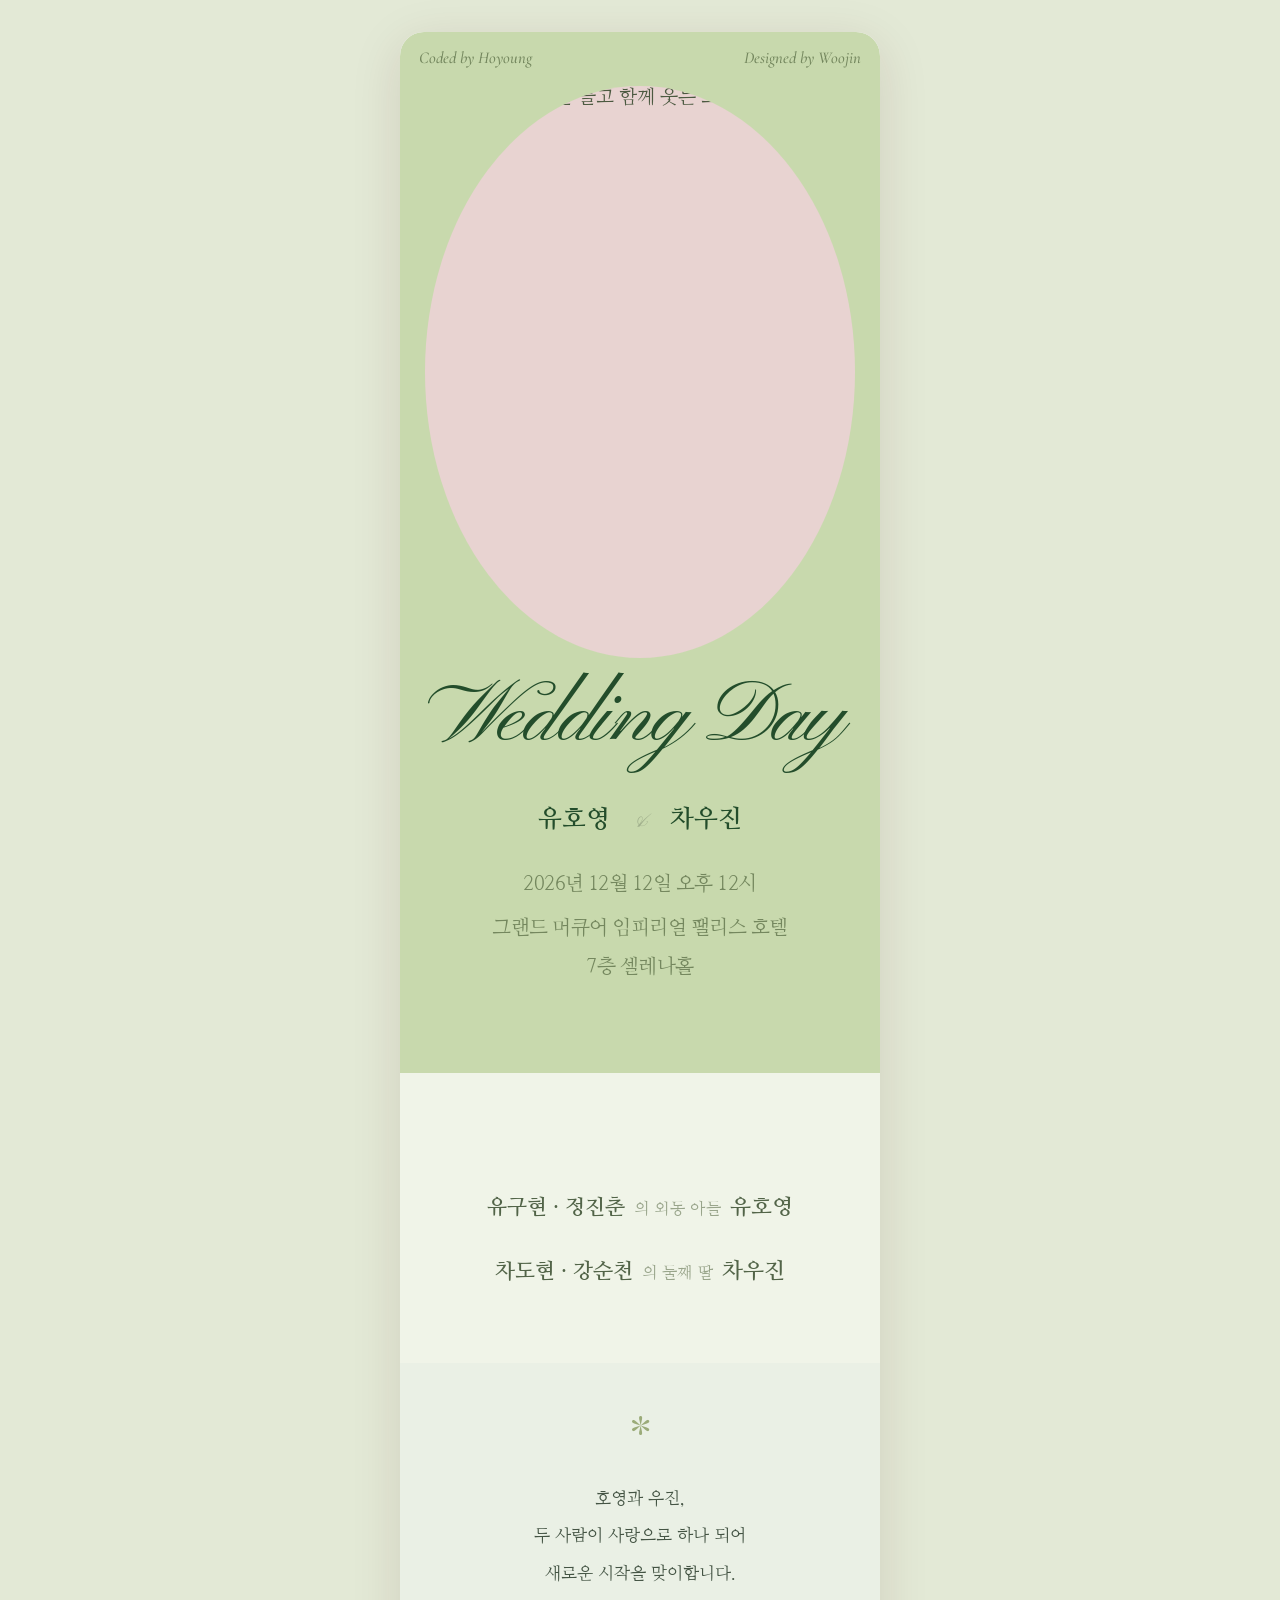
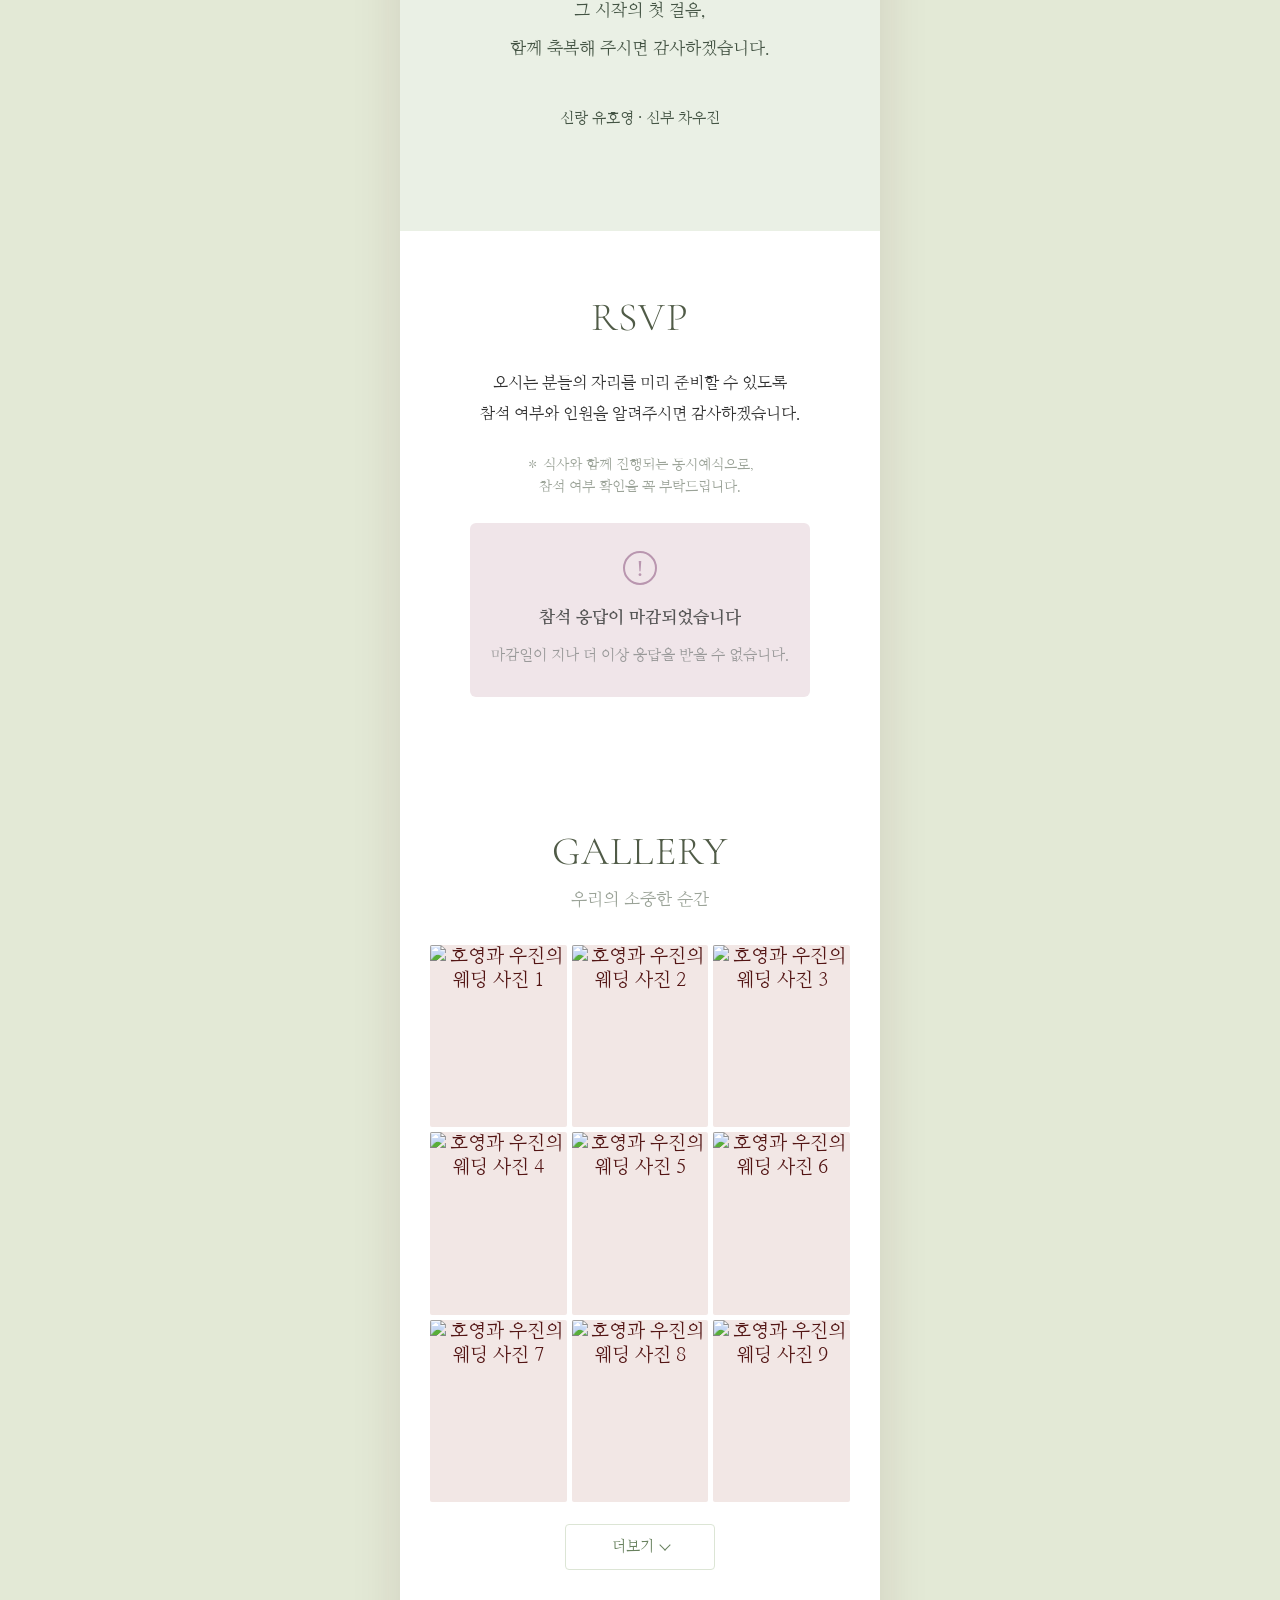
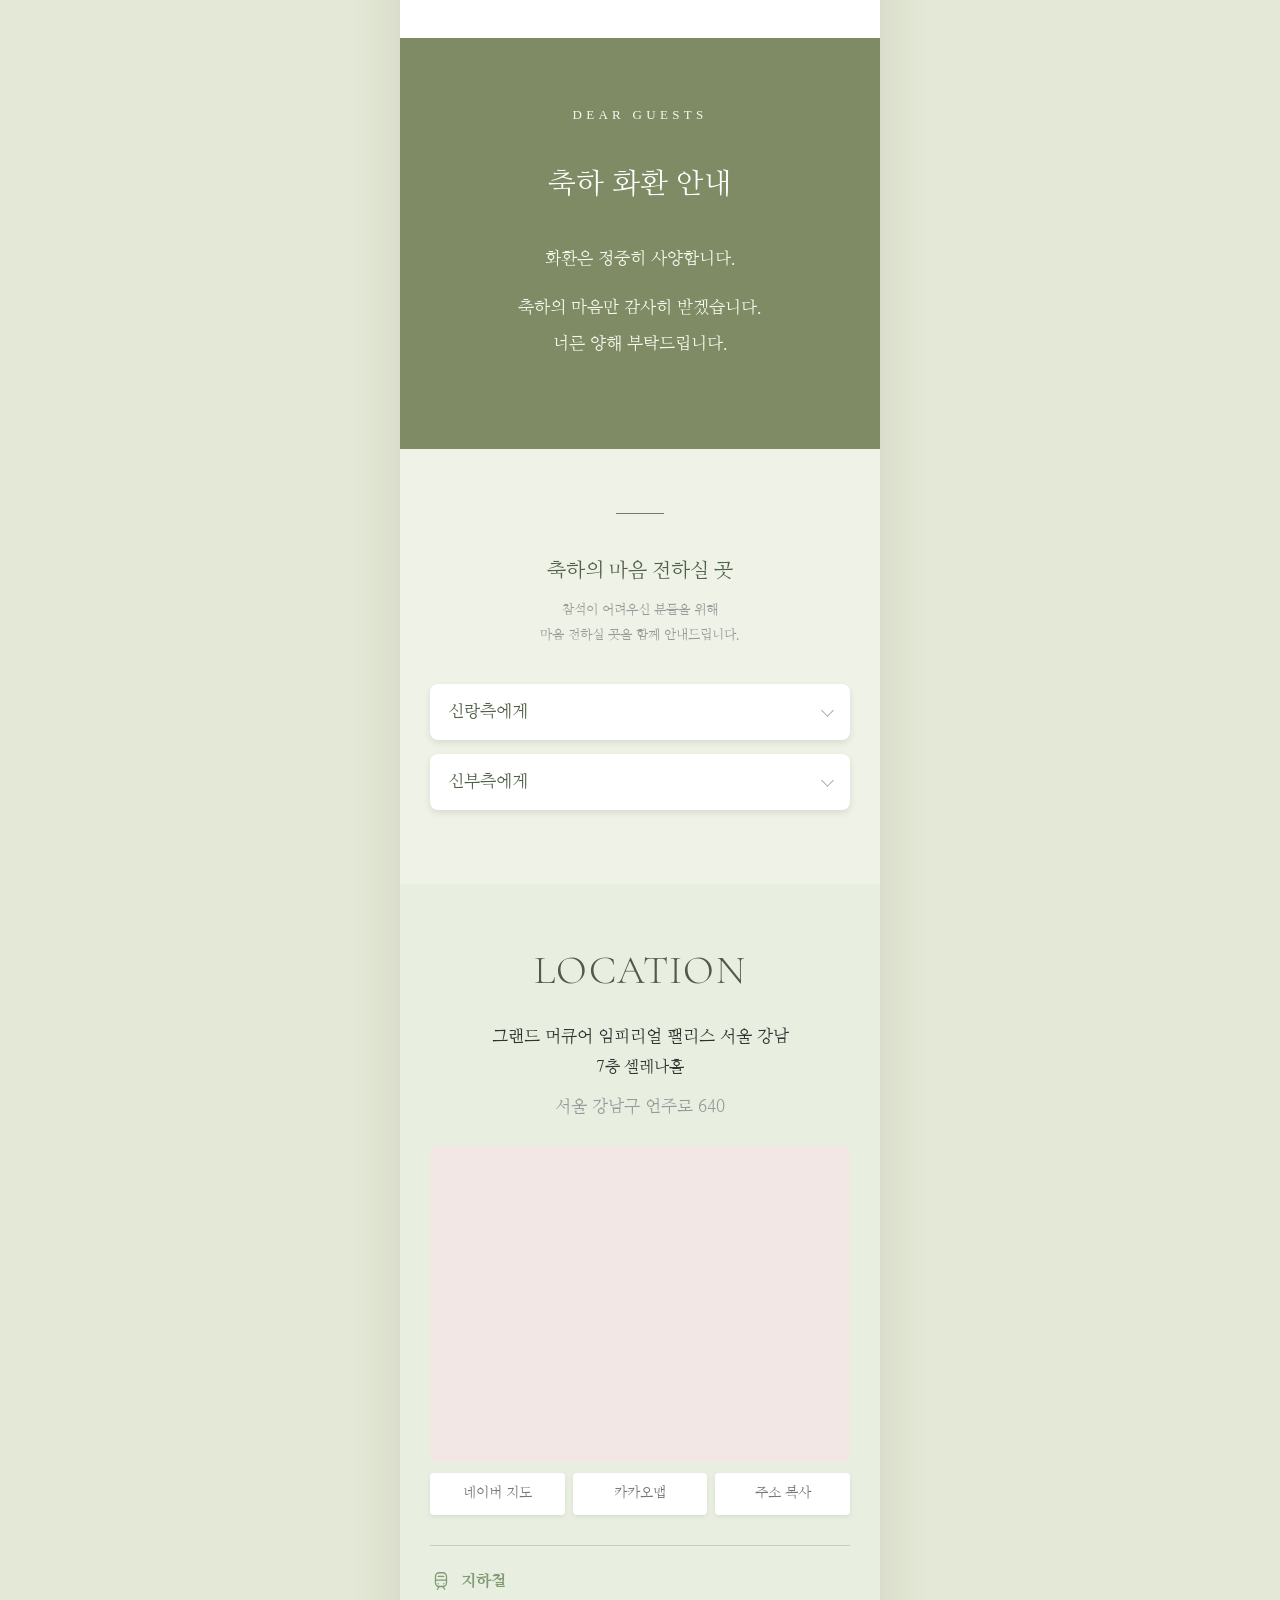
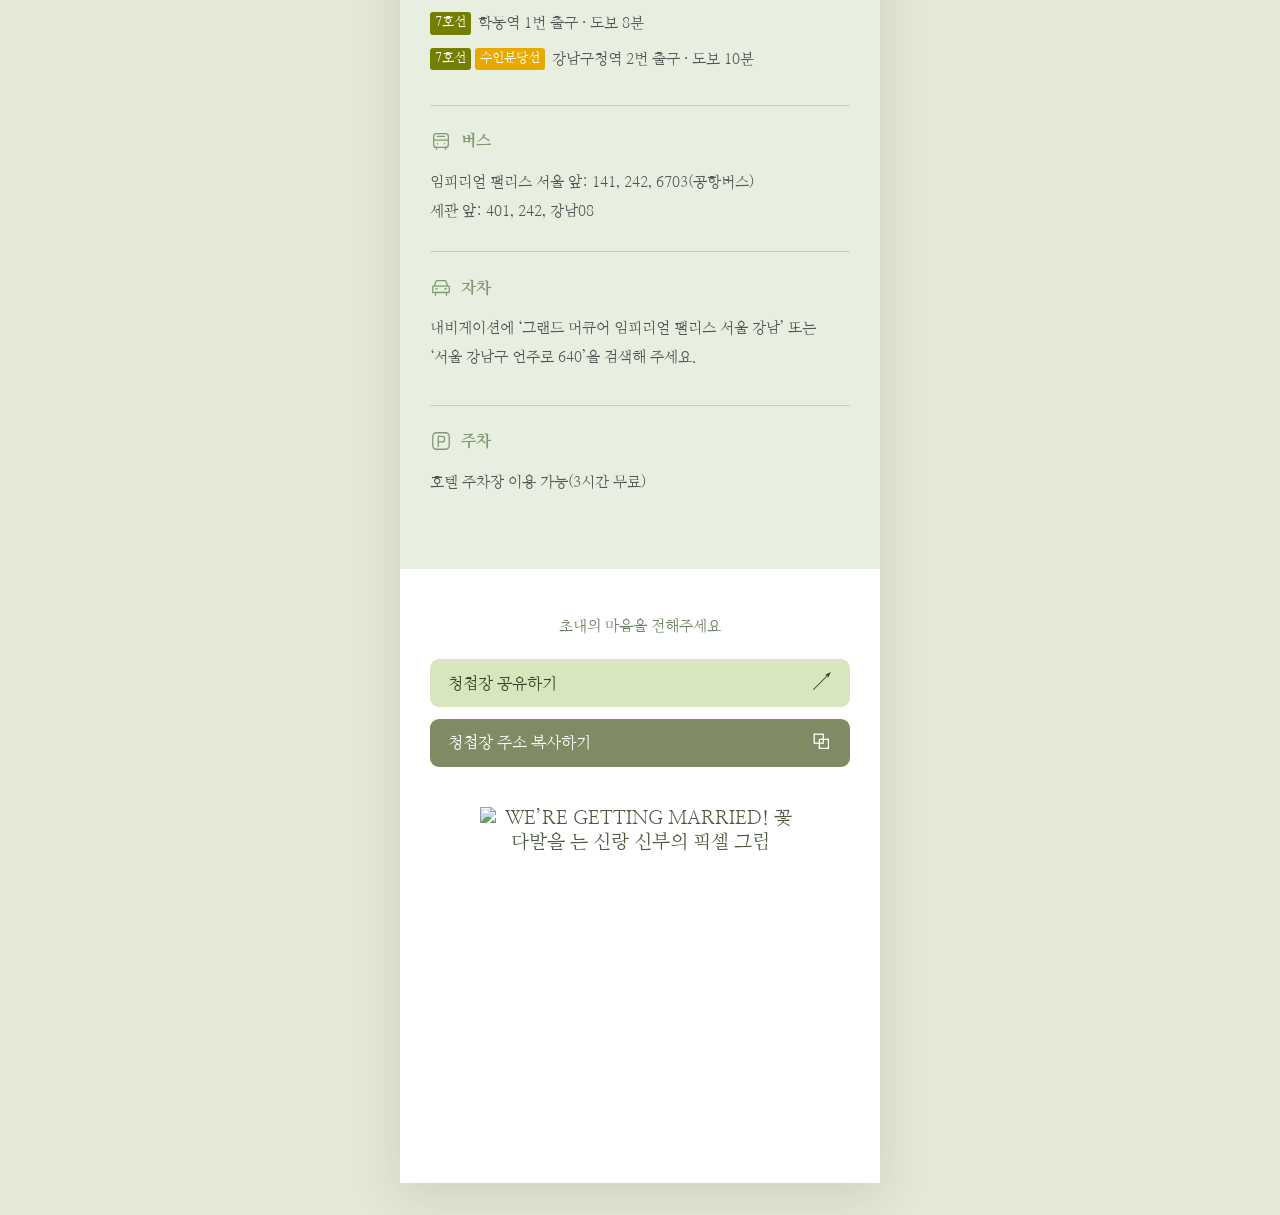
==== index.html @ ba8b5c16 "Add files via upload" ====
<!doctype html><html lang="ko"><head><meta charset="utf-8"><meta name="viewport" content="width=device-width,initial-scale=1"><title>호영과 우진, 결혼합니다</title><meta name="description" content="2026년 12월 12일 토요일 오후 12시">
<link rel="canonical" href="https://hoyoung-woojin.github.io/Wedding_Invitation/">
<meta property="og:type" content="website"><meta property="og:locale" content="ko_KR"><meta property="og:title" content="유호영 ♥ 차우진 결혼합니다"><meta property="og:description" content="2026년 12월 12일 토요일 오후 12시"><meta property="og:url" content="https://hoyoung-woojin.github.io/Wedding_Invitation/"><meta property="og:image" content="https://hoyoung-woojin.github.io/wedding-invitation/images/thumbnail_v2.jpg"><meta property="og:image:width" content="1200"><meta property="og:image:height" content="630"><meta property="og:image:alt" content="유호영 ♥ 차우진 결혼합니다"><meta name="twitter:card" content="summary_large_image"><meta name="twitter:title" content="유호영 ♥ 차우진 결혼합니다"><meta name="twitter:description" content="2026년 12월 12일 토요일 오후 12시"><meta name="twitter:image" content="https://hoyoung-woojin.github.io/wedding-invitation/images/thumbnail_v2.jpg">
<style>

@import url('https://fonts.googleapis.com/css2?family=Cormorant:ital,wght@1,500&family=Cormorant+Garamond:wght@300&family=Pinyon+Script&display=swap');

@import url('https://fonts.googleapis.com/css2?family=Nanum+Myeongjo:wght@400;700;800&display=swap');



*{box-sizing:border-box}body{margin:0;background:#d0b5b3;color:#531514;font-family:Georgia,'Noto Serif KR',serif}main{max-width:480px;margin:32px auto;background:#f2e7e5;border-radius:24px 24px 0 0;min-height:90vh;text-align:center;box-shadow:0 12px 50px #53151420}header{padding:70px 24px;background:#e8d3d1;border-radius:inherit}h1{font-size:calc(48px + 2pt);font-weight:400;font-style:italic;margin:12px 0 32px}h2{font-weight:400}p{line-height:1.8}section{padding:38px 24px;background:white}button,input,select,textarea{font:inherit}button{cursor:pointer;min-height:46px;padding:10px 18px;border-radius:9px;border:1px solid #8d615f;background:white;color:#531514}button.primary{background:#8d615f;color:white;border-color:#8d615f}dialog{width:min(440px,calc(100% - 28px));max-height:90dvh;border:0;border-radius:16px;padding:26px;color:#313131;background:#fff;overflow:auto}dialog::backdrop{background:rgba(0,0,0,.5)}dialog h2{text-align:center;margin-top:0;font-size:calc(30px + 2pt)}label{display:block;margin:16px 0 6px;font-size:calc(14px + 2pt)}input,select,textarea{display:block;width:100%;border:1px solid #d9cfcc;border-radius:7px;padding:12px;background:white;color:#313131}fieldset{padding:0;border:0;margin:14px 0}legend{font-size:calc(14px + 2pt);margin-bottom:7px}.options{display:flex;gap:8px}.options label{flex:1;margin:0;display:flex;align-items:center;gap:7px;padding:12px;border:1px solid #d9cfcc;border-radius:7px}.options input{width:auto}small{display:block;line-height:1.6;color:#777}.actions{display:flex;gap:10px;margin-top:22px}.actions button{flex:1}.consent{display:flex;align-items:flex-start;gap:8px;line-height:1.5}.consent input{width:auto;margin-top:4px}#status{line-height:1.6;font-size:calc(14px + 2pt)}button:disabled{opacity:.6;cursor:wait}[hidden]{display:none!important}@media(max-width:500px){main{margin:0;border-radius:0}header{padding-top:54px}}







body{font-family:'Nanum Myeongjo',serif}header h1{font-family:'Pinyon Script',cursive;font-style:normal;color:#521514;font-size:calc(64px + 2pt)}header h2{font-weight:700;font-size:calc(22px + 2pt)}header p{color:#8d615f;font-size:calc(14px + 2pt)}.credits{display:flex;justify-content:space-between;font-family:'Cormorant',serif;font-style:italic;font-size:calc(16px + 2pt);color:#8d615f;margin-bottom:35px}section h2{font-family:'Cormorant Garamond',serif;font-size:calc(38px + 2pt);font-weight:300;color:#313131}section p{font-size:calc(14px + 2pt);color:#313131}section small{color:#aeaeae}dialog{background:#f8f8f8;border-radius:5px;padding:30px 22px 22px;width:min(400px,calc(100% - 32px));max-height:88dvh}dialog h2{font-size:calc(19px + 2pt);margin:2px 0 14px}dialog>.intro{text-align:center;color:#b996af;font-size:calc(12px + 2pt);margin-bottom:24px}label,legend{color:#777;font-size:calc(12px + 2pt)}input,textarea{border:1px solid #eee;border-radius:5px;box-shadow:0 2px 5px #00000012;font-size:calc(14px + 2pt)}.options label{position:relative;justify-content:center;background:white;border-color:#eee;box-shadow:0 2px 5px #00000018;color:#999;font-size:calc(13px + 2pt)}.options label:has(input:checked){background:#b996af;border-color:#b996af;color:white}.options input{position:absolute;width:1px;height:1px;opacity:0}.options label:focus-within{outline:2px solid #8d615f;outline-offset:2px}button.primary{background:#b996af;border-color:#b996af}button{border-radius:5px}button:focus-visible{outline:2px solid #531514;outline-offset:3px}.counter{display:flex;align-items:center;justify-content:space-between;background:white;padding:10px 12px;border:1px solid #eee;border-radius:5px}.counter span{font-size:calc(13px + 2pt)}.counter-controls{display:flex;align-items:center;gap:15px}.counter button{padding:0;width:44px;min-height:44px;font-size:calc(22px + 2pt);color:#8d615f;border-color:#d0b5b3}.counter output{min-width:25px;text-align:center;font-size:calc(17px + 2pt)}.counter button:disabled{opacity:.35;cursor:default}#total{font-size:calc(12px + 2pt);color:#8d615f;margin:8px 0 14px}.privacy{margin-top:14px;font-size:calc(10px + 2pt)}.consent{font-size:calc(11px + 2pt)}.actions{margin-top:16px}.actions button{font-size:calc(13px + 2pt)}.actions #close{flex:0 0 80px;border-color:#ddd;color:#777}#status:empty{display:none}@media(max-width:500px){dialog{padding:26px 18px 18px}header h1{font-size:calc(58px + 2pt)}}



#welcome{width:min(360px,calc(100% - 40px));padding:38px 22px 16px;text-align:center;background:#fafafa;box-shadow:0 10px 35px #00000020}#welcome h2{color:#b996af;font-size:calc(21px + 2pt);margin:4px 0 16px}.welcome-note{color:#999;font-size:calc(13px + 2pt);line-height:1.8;margin:0 0 26px}.wedding-card{background:#e7dce8;padding:20px 18px 24px;border-radius:5px;color:#827b82;font-size:calc(14px + 2pt);line-height:1.9}.wedding-card .couple{font-size:calc(14px + 2pt);color:#555;margin:2px 0 18px}.couple span{padding:0 8px}.wedding-card hr{border:0;border-top:1px solid #d9ccdc;margin:0 0 18px}.wedding-card p{margin:16px 0}.wedding-card .primary{display:block;width:100%;margin-top:22px;font-size:calc(14px + 2pt)}#welcome-close{border:0;background:transparent;color:#999;margin:14px auto 0;min-width:90px;font-size:calc(14px + 2pt)}



.consent{display:grid;grid-template-columns:16px minmax(0,1fr);align-items:center;column-gap:8px;line-height:1.6;min-height:28px}.consent input[type="checkbox"]{display:block;width:16px;height:16px;min-width:16px;margin:0;padding:0;box-shadow:none;border-radius:0;accent-color:#b996af}.consent span{display:block;margin:0;padding:0}



/* iPhone: keep editable controls at 16px to avoid focus zoom. */

#form input:not([type="checkbox"]):not([type="radio"]):not([type="hidden"]),#form textarea,#form select{font-size:calc(16px + 2pt)}

.privacy{display:block;width:100%;margin:18px 0 0;padding:0;font-size:calc(10px - 1pt + 2pt);color:#aaa;line-height:1.8;text-align:justify;overflow-wrap:anywhere}

@keyframes popup-fade-in{from{opacity:0;transform:translateY(8px)}to{opacity:1;transform:translateY(0)}}

@keyframes backdrop-fade-in{from{background-color:rgba(0,0,0,0)}to{background-color:rgba(0,0,0,.5)}}

dialog[open]{animation:popup-fade-in .4s ease-out both}dialog[open]::backdrop{animation:backdrop-fade-in .4s ease-out both}

@media(prefers-reduced-motion:reduce){dialog[open],dialog[open]::backdrop{animation:none}}



#phone::placeholder{font-size:calc(13px + 2pt);opacity:1;color:#999}

.privacy{padding:0 5px;letter-spacing:-.3px;word-break:keep-all;overflow-wrap:normal;text-align:justify}


/* 본문 1차: RSVP 모달 스타일은 기존 최종본 유지 */
.cover{padding:22px 26px 56px;background:#e8d3d1}.cover .credits{font-size:calc(17px + 2pt);margin:0 0 22px;gap:12px}.cover-photo{width:100%;max-width:320px;aspect-ratio:3/4;margin:0 auto;overflow:hidden;border-radius:50%;background:#f3e9e7;position:relative}.cover-photo img{display:block;width:100%;height:100%;object-fit:cover;object-position:center}.photo-placeholder{height:100%;display:flex;flex-direction:column;align-items:center;justify-content:center;gap:18px;color:#b18f8c;font-size:calc(12px + 2pt);letter-spacing:.03em;background:radial-gradient(ellipse at 40% 30%,#fff8f4,#eddbd7)}.photo-initials{font-family:'Cormorant',serif;font-style:italic;font-size:calc(52px + 2pt);font-weight:500;letter-spacing:0}.cover h1{position:relative;font-family:'Pinyon Script',cursive;font-size:calc(clamp(48px,13vw,66px) + 2pt);font-weight:400;line-height:1.15;margin:-12px 0 24px;color:#521514}.cover h2{font-size:calc(19px + 2pt);font-weight:700;margin:0 0 18px}.name-divider{font-family:'Cormorant',serif;font-style:italic;font-weight:500;font-size:calc(18px + 2pt);margin:0 9px}.cover p{font-size:calc(12px + 2pt);line-height:1.9;color:#8d615f}.cover-date{margin:0 0 7px}.cover-venue{margin:0}.family{background:#f2e7e5;padding:46px 16px 24px}.family p{display:flex;align-items:baseline;justify-content:center;gap:6px;flex-wrap:wrap;font-size:calc(12px + 2pt);line-height:1.9;color:#531514;margin:9px 0}.family .relationship{font-size:calc(10px + 2pt);color:#8d615f}.family strong{font-size:calc(13px + 2pt);font-weight:700}.invitation{background:#f2e7e5;padding:32px 18px 60px}.invitation-star{display:block;color:#b996af;font-size:calc(29px + 2pt);margin-bottom:23px}.invitation p{font-size:calc(14px + 2pt);line-height:2.1;color:#313131;margin:0}.invitation .signature{font-size:calc(12px + 2pt);margin-top:25px}.rsvp-section{padding:48px 20px 52px}.rsvp-section h2{margin:0 0 22px}.rsvp-section p{font-size:calc(13px + 2pt);line-height:1.9}.rsvp-section small{font-size:calc(11px + 2pt)}.rsvp-section button{width:min(100%,300px);margin-top:12px;font-size:calc(13px + 2pt)}
@media(max-width:500px){.cover{padding:20px 24px 48px}.cover .credits{font-size:calc(15px + 2pt)}.cover-photo{max-width:300px}.cover h1{font-size:calc(clamp(44px,13vw,62px) + 2pt)}.cover h2{font-size:calc(18px + 2pt)}}

.gallery-section{background:#fff;padding:48px 20px 52px}.gallery-section h2{margin:0 0 12px}.gallery-caption{font-size:calc(11px!important + 2pt);color:#aeaeae!important;margin:0 0 25px}.gallery-grid{display:grid;grid-template-columns:repeat(3,minmax(0,1fr));gap:6px}.gallery-thumb{border:0;border-radius:2px;padding:0;min-height:0;aspect-ratio:3/4;overflow:hidden;display:block;width:100%;background:#f2e7e5}.gallery-thumb img{display:block;width:100%;height:100%;object-fit:cover}.gallery-placeholder{width:100%;height:100%;display:flex;flex-direction:column;align-items:center;justify-content:center;gap:9px;background:linear-gradient(145deg,#f6edeb,#e8d3d1);color:#9f7f7c;font-size:calc(9px + 2pt)}.gallery-placeholder span{font-family:'Cormorant Garamond',serif;font-size:calc(27px + 2pt);font-weight:300}.gallery-thumb:nth-child(3n+2) .gallery-placeholder{background:linear-gradient(145deg,#eee7ed,#e1d2df)}#gallery-more{display:block;border:1px solid #e9dedc;border-radius:4px;margin:22px auto 0;padding:10px 22px;color:#8d615f;font-size:calc(12px + 2pt);width:150px}.gallery-reveal{animation:gallery-reveal .4s ease both}@keyframes gallery-reveal{from{opacity:0;transform:translateY(8px)}to{opacity:1;transform:translateY(0)}}#photo-modal{width:100vw;max-width:none;height:100dvh;max-height:none;margin:0;border-radius:0;padding:0;background:#171417;color:#fff;overflow:hidden}#photo-modal::backdrop{background:#171417}.photo-toolbar{position:absolute;top:0;left:0;right:0;z-index:2;display:flex;align-items:center;justify-content:space-between;padding:calc(10px + env(safe-area-inset-top)) 18px 10px;background:linear-gradient(#0008,transparent);font-size:calc(13px + 2pt)}.photo-toolbar button,.photo-navigation button{border:0;background:#ffffff15;color:white;min-height:44px;border-radius:4px}.photo-toolbar button{font-size:calc(13px + 2pt)}#photo-stage{width:100%;height:100%;display:flex;align-items:center;justify-content:center;padding:75px 18px 85px;touch-action:pan-y;user-select:none}#photo-stage img{display:block;max-width:100%;max-height:100%;object-fit:contain}#photo-stage .gallery-placeholder{width:min(100%,440px);height:auto;aspect-ratio:3/4;max-height:100%;border-radius:3px;font-size:calc(13px + 2pt)}#photo-stage .gallery-placeholder span{font-size:calc(60px + 2pt)}.photo-navigation{position:absolute;bottom:calc(20px + env(safe-area-inset-bottom));left:0;right:0;display:flex;justify-content:center;gap:26px}.photo-navigation button{width:54px;font-size:calc(30px + 2pt);padding:0}
@media(prefers-reduced-motion:reduce){.gallery-reveal{animation:none}}

.account-section{padding:48px 24px 50px;background:#f2e7e5;color:#531514}.account-section #account-heading{font-family:'Nanum Myeongjo',serif;font-size:calc(20px + 2pt);color:#531514;font-weight:400;margin:0 0 18px}.account-intro{font-size:calc(12px!important + 2pt);color:#8d615f!important;margin:0 0 28px}.account-group{border:1px solid #dfcecb;border-radius:5px;background:#fbf7f6;margin:10px 0;text-align:left;overflow:hidden}.account-group summary{display:flex;align-items:center;justify-content:space-between;cursor:pointer;list-style:none;padding:16px 18px;min-height:50px;font-size:calc(13px + 2pt);color:#531514}.account-group summary::-webkit-details-marker{display:none}.account-group summary::after{content:'+';font-size:calc(19px + 2pt);color:#8d615f}.account-group[open] summary::after{content:'−'}.account-group summary:focus-visible{outline:2px solid #8d615f;outline-offset:-3px}.account-list{padding:0 16px}.account-row{display:grid;grid-template-columns:minmax(0,1fr) auto;gap:12px;align-items:center;padding:15px 0;border-top:1px solid #eadeda}.account-person{display:block;color:#531514;font-size:calc(12px + 2pt);margin-bottom:7px}.account-number{display:block;color:#8d615f;font-size:calc(12px + 2pt);line-height:1.6;overflow-wrap:anywhere}.account-copy{padding:7px 12px;min-height:44px;border:1px solid #d8c4c1;color:#8d615f;background:transparent;font-size:calc(11px + 2pt)}.account-pending{font-size:calc(11px + 2pt);color:#aaa}.account-status{font-size:calc(12px!important + 2pt);color:#8d615f!important;line-height:1.7;margin:14px 0 0}.account-status:empty{display:none}#account-manual{text-align:left;margin-top:12px}#account-manual label{font-size:calc(11px + 2pt);color:#8d615f}#account-copy-text{font-size:calc(16px + 2pt);user-select:text}

.location-section{background:#fff;padding:48px 24px 52px}.location-section h2{margin:0 0 24px}.location-venue{font-size:calc(14px!important + 2pt);line-height:1.9;color:#313131!important;margin:0 0 10px}.location-venue span{font-size:calc(13px + 2pt)}.location-address{font-size:calc(12px!important + 2pt);color:#999!important;margin:0 0 24px}.location-map{width:100%;aspect-ratio:4/3;background:#f2e7e5;border-radius:4px;overflow:hidden}.location-map iframe{border:0;width:100%;height:100%;display:block}.map-buttons{display:grid;grid-template-columns:repeat(3,minmax(0,1fr));gap:6px;margin-top:12px}.map-buttons a,.map-buttons button{display:flex;align-items:center;justify-content:center;min-height:44px;padding:8px 3px;border:1px solid #e5d8d5;border-radius:4px;background:#fff;color:#8d615f;text-decoration:none;font-family:inherit;font-size:calc(11px + 2pt)}.map-buttons a:focus-visible,.hotel-phone:focus-visible{outline:2px solid #8d615f;outline-offset:3px}#location-status{font-size:calc(11px!important + 2pt);color:#8d615f!important;margin:12px 0 0}#location-status:empty{display:none}#address-manual{text-align:left;margin-top:10px}#address-copy-text{font-size:calc(16px + 2pt);user-select:text}.transport-info{text-align:left;margin-top:24px}.transport-block{padding:21px 0;border-bottom:1px solid #eee5e3}.transport-block h3{font-size:calc(13px + 2pt);font-weight:700;color:#531514;margin:0 0 11px}.transport-block p{font-size:calc(12px + 2pt);line-height:1.9;color:#777;margin:7px 0;word-break:keep-all}.line-badge{display:inline-block;border-radius:3px;padding:0 5px;margin:0 2px 3px 0;color:white;font-size:calc(10px + 2pt);line-height:1.8}.line-seven{background:#747f00}.line-bundang{background:#e7a900}.hotel-phone{display:inline-block;margin-top:22px;font-size:calc(11px + 2pt);text-decoration:none;color:#999;min-height:44px;padding:12px}

.share-section{background:#f2e7e5;padding:36px 24px 50px}.share-section #share-heading{font-family:'Nanum Myeongjo',serif;color:#8d615f;font-size:calc(14px + 2pt);font-weight:400;margin:0 0 23px}.share-buttons{display:grid;gap:10px;max-width:300px;margin:auto}.share-buttons button{font-size:calc(13px + 2pt);min-height:46px}.share-buttons #copy-invitation{color:#8d615f;border-color:#d8c4c1;background:transparent}#share-status{font-size:calc(11px!important + 2pt);color:#8d615f!important;line-height:1.7;margin:16px 0 0}#share-status:empty{display:none}#share-manual{text-align:left;margin-top:12px}#share-copy-text{font-size:calc(16px + 2pt);user-select:text}
</style><link rel="stylesheet" href="design.css"><link rel="stylesheet" href="v2-theme.css"></head><body><main>
<header class="cover" aria-label="결혼식 안내">
  <div class="credits"><span>Coded by Hoyoung</span><span>Designed by Woojin</span></div>
  <div class="cover-photo" id="cover-photo">
    <img class="cover-portrait" src="images/cover-photo.jpg" alt="꽃다발을 들고 함께 웃는 호영과 우진" fetchpriority="high">
  </div>
  <h1>Wedding Day</h1>
  <h2>유호영 <span class="name-divider">&amp;</span> 차우진</h2>
  <p class="cover-date">2026년 12월 12일 오후 12시</p>
  <p class="cover-venue">그랜드 머큐어 임피리얼 팰리스 호텔<br>7층 셀레나홀</p>
</header>
<section class="family" aria-label="양가 혼주 정보">
  <p><span class="parents"><b style="font-weight:700">유구현</b> · <b style="font-weight:700">정진춘</b></span><span class="relationship">의 외동 아들</span><strong>유호영</strong></p>
  <p><span class="parents"><b style="font-weight:700">차도현</b> · <b style="font-weight:700">강순천</b></span><span class="relationship">의 둘째 딸</span><strong>차우진</strong></p>
</section>
<section class="invitation" aria-label="모시는 글">
  <span class="invitation-star" aria-hidden="true">✽</span>
  <p>호영과 우진,<br>두 사람이 사랑으로 하나 되어<br>새로운 시작을 맞이합니다.<br>그 시작의 첫 걸음,<br>함께 축복해 주시면 감사하겠습니다.</p>
  <p class="signature">신랑 유호영 · 신부 차우진</p>
</section>
<section class="rsvp-section" aria-labelledby="rsvp-heading"><h2 id="rsvp-heading">RSVP</h2><p>오시는 분들의 자리를 미리 준비할 수 있도록<br>참석 여부와 인원을 알려주시면 감사하겠습니다.</p><small>✽ 식사와 함께 진행되는 동시예식으로,<br>참석 여부 확인을 꼭 부탁드립니다.</small><p><button class="primary" id="open">참석 여부 전달하기</button></p></section>
<section class="gallery-section" aria-labelledby="gallery-heading"><h2 id="gallery-heading">Gallery</h2><p class="gallery-caption">우리의 소중한 순간</p><div class="gallery-grid" id="gallery-grid"></div><button type="button" id="gallery-more" aria-expanded="false" aria-controls="gallery-grid">더보기 <span class="gallery-chevron" aria-hidden="true"></span></button></section>
<section class="flower-notice" aria-labelledby="flower-heading"><p class="flower-kicker">DEAR GUESTS</p><h2 id="flower-heading">축하 화환 안내</h2><p>화환은 정중히 사양합니다.</p><p>축하의 마음만 감사히 받겠습니다.<br>너른 양해 부탁드립니다.</p></section><section class="account-section" aria-labelledby="account-heading"><h2 id="account-heading">축하의 마음 전하실 곳</h2><p class="account-intro">참석이 어려우신 분들을 위해<br>마음 전하실 곳을 함께 안내드립니다.</p><div id="account-groups"></div><p id="account-status" class="account-status" role="status" aria-live="polite"></p><div id="account-manual" hidden><label for="account-copy-text">아래 계좌번호를 길게 눌러 복사해 주세요.</label><input id="account-copy-text" type="text" readonly aria-label="직접 복사할 계좌번호"></div></section>
<section class="location-section" aria-labelledby="location-heading"><h2 id="location-heading">Location</h2><p class="location-venue">그랜드 머큐어 임피리얼 팰리스 서울 강남<br><span>7층 셀레나홀</span></p><p class="location-address">서울 강남구 언주로 640</p><div class="location-map"><iframe title="예식장 위치 지도" src="https://maps.google.com/maps?q=%EA%B7%B8%EB%9E%9C%EB%93%9C%20%EB%A8%B8%ED%81%90%EC%96%B4%20%EC%9E%84%ED%94%BC%EB%A6%AC%EC%96%BC%20%ED%8C%B0%EB%A6%AC%EC%8A%A4%20%EC%84%9C%EC%9A%B8%20%EA%B0%95%EB%82%A8%20%EC%84%9C%EC%9A%B8%20%EA%B0%95%EB%82%A8%EA%B5%AC%20%EC%96%B8%EC%A3%BC%EB%A1%9C%20640&amp;output=embed&amp;hl=ko" loading="lazy" referrerpolicy="no-referrer-when-downgrade" allowfullscreen></iframe></div><div class="map-buttons"><a href="https://map.naver.com/p/search/%EA%B7%B8%EB%9E%9C%EB%93%9C%20%EB%A8%B8%ED%81%90%EC%96%B4%20%EC%9E%84%ED%94%BC%EB%A6%AC%EC%96%BC%20%ED%8C%B0%EB%A6%AC%EC%8A%A4%20%EC%84%9C%EC%9A%B8%20%EA%B0%95%EB%82%A8%20%EC%84%9C%EC%9A%B8%20%EA%B0%95%EB%82%A8%EA%B5%AC%20%EC%96%B8%EC%A3%BC%EB%A1%9C%20640" target="_blank" rel="noopener noreferrer">네이버 지도</a><a href="https://map.kakao.com/?q=%EA%B7%B8%EB%9E%9C%EB%93%9C%20%EB%A8%B8%ED%81%90%EC%96%B4%20%EC%9E%84%ED%94%BC%EB%A6%AC%EC%96%BC%20%ED%8C%B0%EB%A6%AC%EC%8A%A4%20%EC%84%9C%EC%9A%B8%20%EA%B0%95%EB%82%A8%20%EC%84%9C%EC%9A%B8%20%EA%B0%95%EB%82%A8%EA%B5%AC%20%EC%96%B8%EC%A3%BC%EB%A1%9C%20640" target="_blank" rel="noopener noreferrer">카카오맵</a><button type="button" id="copy-address">주소 복사</button></div><p id="location-status" role="status" aria-live="polite"></p><div id="address-manual" hidden><label for="address-copy-text">아래 주소를 길게 눌러 복사해 주세요.</label><input id="address-copy-text" readonly value="서울 강남구 언주로 640" aria-label="직접 복사할 예식장 주소"></div><div class="transport-info"><div class="transport-block"><h3><svg class="transport-icon" viewBox="0 0 24 24" fill="none" stroke="currentColor" stroke-width="1.4" stroke-linecap="round" stroke-linejoin="round" aria-hidden="true"><rect x="6" y="3" width="12" height="15" rx="4"/><path d="M6 11h12M9 7h6M8 21l2-3m6 3-2-3"/><path d="M9 15h.01M15 15h.01"/></svg><span>지하철</span></h3><p class="subway-row"><span class="subway-lines"><span class="line-badge line-seven">7호선</span></span><span class="subway-description">학동역 1번 출구 · 도보 8분</span></p><p class="subway-row"><span class="subway-lines"><span class="line-badge line-seven">7호선</span><span class="line-badge line-bundang">수인분당선</span></span><span class="subway-description">강남구청역 2번 출구 · 도보 10분</span></p></div><div class="transport-block"><h3><svg class="transport-icon" viewBox="0 0 24 24" fill="none" stroke="currentColor" stroke-width="1.4" stroke-linecap="round" stroke-linejoin="round" aria-hidden="true"><rect x="4" y="4" width="16" height="15" rx="3"/><path d="M4 11h16M8 7h8M7 19v2m10-2v2M8 15h.01M16 15h.01"/></svg><span>버스</span></h3><p>임피리얼 팰리스 서울 앞: 141, 242, 6703(공항버스)</p><p>세관 앞: 401, 242, 강남08</p></div><div class="transport-block"><h3><svg class="transport-icon" viewBox="0 0 24 24" fill="none" stroke="currentColor" stroke-width="1.4" stroke-linecap="round" stroke-linejoin="round" aria-hidden="true"><path d="m5 10 2-5h10l2 5M3 11h18v7H3zM6 18v3m12-3v3M6 14h2m8 0h2"/></svg><span>자차</span></h3><p>내비게이션에 ‘그랜드 머큐어 임피리얼 팰리스 서울 강남’ 또는 ‘서울 강남구 언주로 640’을 검색해 주세요.</p></div><div class="transport-block"><h3><svg class="transport-icon" viewBox="0 0 24 24" fill="none" stroke="currentColor" stroke-width="1.4" stroke-linecap="round" stroke-linejoin="round" aria-hidden="true"><rect x="3" y="3" width="18" height="18" rx="4"/><path d="M9 18V7h4a3 3 0 0 1 0 6H9"/></svg><span>주차</span></h3><p>호텔 주차장 이용 가능(3시간 무료)</p></div></div></section><section class="share-section" aria-labelledby="share-heading"><h2 id="share-heading">초대의 마음을 전해주세요</h2><div class="share-buttons"><button type="button" class="primary" id="share-invitation"><span class="share-button-label">청첩장 공유하기</span></button><button type="button" id="copy-invitation"><span class="share-button-label">청첩장 주소 복사하기</span></button></div><p id="share-status" role="status" aria-live="polite"></p><div id="share-manual" hidden><label for="share-copy-text">아래 주소를 길게 눌러 복사해 주세요.</label><input id="share-copy-text" type="text" readonly aria-label="청첩장 주소"></div></section><section class="ending-section" aria-label="결혼 소식"><img src="images/wedding-ending.jpg" alt="WE’RE GETTING MARRIED! 꽃다발을 든 신랑 신부의 픽셀 그림" loading="lazy" draggable="false" width="1254" height="1254"></section></main>

<dialog id="photo-modal" aria-label="갤러리 사진 확대"><div class="photo-toolbar"><span id="photo-position" aria-live="polite"></span><button type="button" id="photo-close" aria-label="사진 확대 닫기">닫기</button></div><div id="photo-stage"></div><div class="photo-navigation"><button type="button" id="photo-prev" aria-label="이전 사진">‹</button><button type="button" id="photo-next" aria-label="다음 사진">›</button></div></dialog>
<dialog id="welcome" aria-labelledby="welcome-title"><h2 id="welcome-title">참석 의사 체크</h2><p class="welcome-note">* 식사와 함께 진행되는 동시예식으로,<br>참석 여부 확인을 꼭 부탁드립니다.</p><div class="wedding-card"><p class="couple">신랑 유호영 <span aria-hidden="true">♥</span> 신부 차우진</p><hr><p>2026년 12월 12일<br>토요일 오후 12시</p><p>그랜드 머큐어 임피리얼 팰리스 호텔<br>7층 셀레나홀</p><button type="button" class="primary" id="welcome-next">참석 의사 체크하기</button></div><button type="button" id="welcome-close">닫기</button></dialog>

<dialog id="modal" aria-labelledby="title"><h2 id="title">참석 의사 체크하기</h2><small class="intro">한 분 한 분을 소중히 모실 수 있도록<br>참석 여부와 인원을 알려주시면 감사하겠습니다.</small><form id="form">

<fieldset><legend>어느 분의 하객이신가요? *</legend><div class="options"><label><input type="radio" name="side" value="신랑측" required>신랑</label><label><input type="radio" name="side" value="신부측" required>신부</label></div></fieldset>

<fieldset><legend>참석하실 수 있나요? *</legend><div class="options"><label><input type="radio" name="attendance" value="참석" required>참석할게요</label><label><input type="radio" name="attendance" value="불참" required>참석이 어려워요</label></div></fieldset>

<label for="name">성함 *</label><input id="name" name="name" required maxlength="40" autocomplete="name">

<div id="companions" hidden><label id="count-label">참석 인원을 알려주세요.</label><div class="counter" role="group" aria-labelledby="count-label"><span>참석 인원 (본인 포함)</span><div class="counter-controls"><button type="button" id="minus" aria-label="참석 인원 한 명 줄이기">−</button><output id="count-display" aria-live="polite">1</output><button type="button" id="plus" aria-label="참석 인원 한 명 늘리기">+</button></div></div><input id="count" name="companion_count" type="hidden" value="0"></div><p id="total" aria-live="polite">참석 여부를 선택해 주세요.</p>

<label for="phone">동명이인 구분을 위해 휴대폰 번호 뒤 4자리를 알려주세요. *</label><input id="phone" name="phone_last4" required inputmode="numeric" pattern="[0-9]{4}" minlength="4" maxlength="4" placeholder="휴대폰 번호 뒤 4자리" autocomplete="off">

<label for="message">전달사항 (선택)</label><textarea id="message" name="message" maxlength="500" rows="2"></textarea>

<small class="privacy">수집 목적: 참석자 식별. 항목: 참석 여부, 성함, 연락처 뒤 4자리, 동행인원, 전달사항. 보유기간: 예식 종료 후 30일까지. 동의하지 않으면 온라인 제출이 어렵습니다.</small>

<label class="consent"><input type="checkbox" id="consent" required checked><span>개인정보 수집·이용에 동의합니다. *</span></label>

<p id="status" role="status" aria-live="polite"></p><div class="actions"><button id="close" type="button">닫기</button><button id="submit" class="primary" type="submit">체크 완료하기</button></div></form></dialog>

<dialog id="share-help" aria-labelledby="share-help-title"><h2 id="share-help-title">청첩장 공유하기</h2><p id="share-help-message"></p><div class="share-help-actions"><a id="share-open-browser" target="_blank" rel="noopener noreferrer">새 창에서 열기</a><button type="button" id="share-help-copy">청첩장 링크 복사</button><button type="button" id="share-help-close">닫기</button></div></dialog>
<script src="image-protection.js"></script>
<script src="share.js"></script>
<script src="location.js"></script>
<script src="accounts.js"></script>
<script src="gallery.js"></script>
<script src="config.js"></script>
<script src="rsvp-connection.js"></script>
<script src="rsvp-deadline.js"></script>
<script>

const modal=document.querySelector('#modal'), form=document.querySelector('#form'), statusEl=document.querySelector('#status'), submit=document.querySelector('#submit'), count=document.querySelector('#count');

let busy=false;

let welcomeTimer=null;

let welcomeTriggered=false;

function onFirstScroll(){

  if(welcomeTriggered)return;

  welcomeTriggered=true;

  window.removeEventListener('scroll',onFirstScroll);

  welcomeTimer=setTimeout(()=>{if(!window.RsvpDeadline.isClosed()&&!modal.open&&!welcome.open){welcome.showModal();document.body.style.overflow='hidden'}},2000);

}

const welcome=document.querySelector('#welcome');

function closeWelcome(){welcome.close();document.body.style.overflow='';document.querySelector('#open').focus()}

document.querySelector('#welcome-close').onclick=closeWelcome;

document.querySelector('#welcome-next').onclick=()=>{welcome.close();openModal()};

welcome.addEventListener('cancel',e=>{e.preventDefault();closeWelcome()});



function openModal(){if(window.RsvpDeadline.isClosed()){window.RsvpDeadline.refresh();return;}welcomeTriggered=true;window.removeEventListener('scroll',onFirstScroll);clearTimeout(welcomeTimer);if(welcome.open)welcome.close();if(modal.open)return;modal.showModal();document.body.style.overflow='hidden'}

function closeModal(){if(busy)return;modal.close();document.body.style.overflow='';document.querySelector('#open').focus()}

document.querySelector('#open').onclick=openModal;document.querySelector('#close').onclick=closeModal;

modal.addEventListener('cancel',e=>{e.preventDefault();closeModal()});

const minus=document.querySelector('#minus'),plus=document.querySelector('#plus');

function changeCount(delta){if(busy)return;count.value=Math.max(0,Math.min(20,Number(count.value)+delta));update()}

minus.onclick=()=>changeCount(-1);plus.onclick=()=>changeCount(1);

function update(){document.querySelector('#count-display').textContent=1+Number(count.value);minus.disabled=busy||Number(count.value)<=0;plus.disabled=busy||Number(count.value)>=20;const a=new FormData(form).get('attendance');document.querySelector('#companions').hidden=a!=='참석';count.disabled=a!=='참석';document.querySelector('#total').textContent=a==='참석'?'본인 포함 총 '+(1+Number(count.value||0))+'명':a==='불참'?'총 참석인원 0명':'참석 여부를 선택해 주세요.'}

form.addEventListener('input',update);form.addEventListener('change',update);

function finish(){busy=false;submit.disabled=window.RsvpDeadline.isClosed();document.querySelector('#close').disabled=false;submit.textContent='체크 완료하기';update()}

form.addEventListener('submit',e=>{e.preventDefault();if(window.RsvpDeadline.isClosed()){window.RsvpDeadline.refresh();return;}if(busy||!form.reportValidity())return;

const data=Object.fromEntries(new FormData(form));data.companion_count=data.attendance==='참석'?Number(count.value):0;data.consent=document.querySelector('#consent').checked;

busy=true;update();submit.disabled=true;document.querySelector('#close').disabled=true;submit.textContent='전달 중…';statusEl.textContent='저장 결과를 확인하고 있습니다.';

sendRsvp(data).then(r=>{finish();statusEl.textContent=r.updated?'참석 여부가 수정되었습니다. 총 참석인원 '+r.total_count+'명':'참석 여부가 전달되었습니다. 총 참석인원 '+r.total_count+'명'}).catch(error=>{finish();if(window.RsvpDeadline.isClosed()||String(error&&error.message||error).includes('마감')){window.RsvpDeadline.close();return;}statusEl.textContent='저장 결과를 확인하지 못했습니다. 같은 정보로 다시 제출해 주세요.'});

});update();window.addEventListener('scroll',onFirstScroll,{passive:true});

</script><script src="leaf.js"></script></body></html>
---- design.css ----
/* 한글: 나눔명조. 영문 장식 제목은 각 영역 지정 글꼴 사용. */
body{font-family:'Nanum Myeongjo',serif}
button,input,select,textarea{font-family:inherit}
/* 기획안 1차 디자인. 커버 값은 480px 카드 기준이며 카드 폭에 비례합니다. */
main{container-type:inline-size;overflow:hidden}
.cover{padding:0 0 17.5cqw;background:#e8d3d1}
.cover .credits{padding:16px 4cqw 0;margin:0 0 5.5cqw;font-size:calc(2.9cqw + 2pt);line-height:1.3;font-weight:500;gap:10px}
.cover-photo{width:89.655%;max-width:none;aspect-ratio:650/864;margin:0 auto;border-radius:50%;background:#e8d3d1}
.cover-photo .cover-portrait{display:block;width:100%;height:100%;object-fit:cover;object-position:center;position:static}
.cover h1{transform:translateY(8px);font-family:'Pinyon Script',cursive;font-size:calc(18.2cqw + 2pt);line-height:1.08;font-weight:400;white-space:nowrap;margin:0 0 8.8cqw;letter-spacing:-.03em;color:#521514}
.cover h2{font-size:calc(4.55cqw + 2pt);font-weight:700;margin:0 0 5.4cqw;line-height:1.4;color:#531514}
.cover .name-divider{font-family:'Pinyon Script',cursive;font-size:calc(4.4cqw + 3pt + 2pt);color:#8d615f;font-weight:400;margin:0 2.6cqw}
.cover p{font-size:calc(3.65cqw + 2pt);line-height:1.8;color:#8d615f;letter-spacing:-.025em}
.cover .cover-date{margin:0 0 1.4cqw}
.cover .cover-venue{margin:0;line-height:1.9}
.family{padding:24cqw 4cqw 15cqw;background:#f2e7e5}
.family p{font-size:calc(3.8cqw + 2pt);gap:1.8cqw;line-height:1.8;margin:0;flex-wrap:nowrap;white-space:nowrap}
.family p+p{margin-top:5cqw}
.family .relationship{font-size:calc(2.8cqw + 2pt);color:#8d615f;letter-spacing:.04em}
.family strong{font-size:calc(4cqw + 2pt)}
.invitation{padding:10cqw 6.2cqw 20cqw}
.invitation-star{font-size:calc(32px + 2pt);line-height:1;margin-bottom:35px;font-weight:300}
.invitation p{font-size:calc(14px + 2pt);line-height:2.25;word-break:keep-all}
.invitation .signature{margin-top:34px;font-size:calc(12px + 2pt)}
.rsvp-section,.gallery-section{padding:64px 6.2cqw 68px}
.rsvp-section h2,.gallery-section h2,.location-section h2{font-size:calc(40px + 2pt);line-height:1.1;letter-spacing:.03em}
.gallery-section h2,.location-section h2{text-transform:uppercase}
.rsvp-section h2{margin-bottom:29px}
.rsvp-section p{font-size:calc(13px + 2pt);line-height:2}
.rsvp-section small{font-size:calc(11px + 2pt);color:#aeaeae;margin:24px 0}
.rsvp-section #open{width:100%;max-width:320px;min-height:48px;border:0;box-shadow:0 3px 8px #00000010}
.gallery-caption{margin-bottom:30px}
.gallery-grid{gap:5px}
.account-section{background:#f8f8f8;padding:64px 6.2cqw 60px}
.account-section::before{content:'';display:block;width:48px;border-top:1px solid #777;margin:0 auto 45px}
.account-section #account-heading{font-size:calc(17px + 2pt);color:#313131;margin-bottom:14px}
.account-intro{font-size:calc(12px!important + 2pt);line-height:1.9;color:#999!important;margin-bottom:35px}
.account-group{border:0;background:#fff;border-radius:8px;box-shadow:0 3px 7px #00000018;margin:14px 0}
.account-group summary{padding:18px;min-height:56px;color:#555;font-size:calc(14px + 2pt)}
.account-group summary::after{content:'⌄';font-size:calc(18px + 2pt);color:#aaa}
.account-group[open] summary::after{content:'⌃'}
.account-list{padding:9px;background:#eee7ed}
.account-row{grid-template-columns:minmax(0,1fr);gap:12px;border:0;padding:18px 14px;background:white;border-radius:7px;box-shadow:0 3px 6px #00000012}
.account-row+.account-row{margin-top:9px}
.account-row>div{display:flex;align-items:baseline;justify-content:space-between;gap:10px}
.account-person{font-size:calc(11px + 2pt);color:#555;white-space:nowrap;margin:0}
.account-number{font-size:calc(11px + 2pt);color:#555;text-align:right;word-break:keep-all}
.account-copy{min-height:38px;width:100%;text-align:left;padding:8px 12px;color:#fff;background:#8d615f;border:0;font-size:calc(11px + 2pt)}
.account-copy::after{content:'⧉';float:right;font-size:calc(16px + 2pt);line-height:1}
.account-pending{font-size:calc(10px + 2pt);text-align:right}
.location-section{background:#f3edf2;padding:64px 6.2cqw 40px}
.location-section h2{margin-bottom:30px}
.location-venue{font-size:calc(13px!important + 2pt);line-height:1.8}
.location-address{color:#999!important}
.location-map{border-radius:0}
.map-buttons{gap:8px}
.map-buttons a,.map-buttons button{background:white;border:0;box-shadow:0 2px 5px #00000012;color:#777;min-height:42px}
.transport-info{margin-top:30px}
.transport-block{border-bottom:1px solid #ceb7c7;padding:25px 0}
.transport-block:first-child{border-top:1px solid #ceb7c7}
.transport-block h3{font-size:calc(13px + 2pt);font-weight:400;color:#b996af;margin-bottom:16px}
.transport-block p{font-size:calc(12px + 2pt);line-height:1.95;color:#555}
.share-section{background:#fff;padding:48px 6.2cqw 60px}
.share-section #share-heading{color:#999;font-size:calc(12px + 2pt)}
.share-buttons{max-width:none;gap:12px}
.share-buttons button{min-height:48px;border:0;border-radius:9px;text-align:left;padding:12px 18px}
.share-buttons #share-invitation{background:#fae889;color:#313131}
.share-buttons #share-invitation::after{content:'↗';float:right;font-size:calc(18px + 2pt)}
.share-buttons #copy-invitation{background:#b996af;color:#fff;border:0}
.share-buttons #copy-invitation::after{content:'⧉';float:right;font-size:calc(18px + 2pt)}
@media(max-width:340px){.account-row>div{flex-wrap:wrap}.account-number{text-align:left}.family .relationship{letter-spacing:0}}
@supports not (width:1cqw){.cover{padding:12px 0 70px}.cover .credits{padding:4px 4%;font-size:calc(13px + 2pt);margin-bottom:24px}.cover h1{font-size:calc(clamp(54px,18vw,87px) + 2pt);margin-bottom:36px}.cover h2{font-size:calc(19px + 2pt);margin-bottom:24px}.cover .name-divider{font-size:calc(18px + 3pt + 2pt);margin:0 10px}.cover p{font-size:calc(14px + 2pt)}.family{padding:90px 16px 60px}.family p{font-size:calc(14px + 2pt);gap:6px}.family .relationship{font-size:calc(10px + 2pt)}.family strong{font-size:calc(15px + 2pt)}}

.transport-block h3{display:flex;align-items:center;gap:9px}.transport-icon{width:20px;height:20px;flex:none}
#share-help{max-width:360px;text-align:center}#share-help h2{font-family:'Nanum Myeongjo',serif;font-size:calc(19px + 2pt)}#share-help p{font-size:calc(13px + 2pt);line-height:1.9;color:#777;word-break:keep-all}.share-help-actions{display:grid;gap:10px}.share-help-actions a{display:block;padding:13px;border:1px solid #b996af;border-radius:5px;color:#8d615f;font-size:calc(13px + 2pt);text-decoration:none}.share-help-actions button{font-size:calc(13px + 2pt)}

/* 2pt 확대 후 네 타이틀은 기존 크기 유지 */
body{font-size:calc(16px + 2pt)}
.cover h1{font-size:18.2cqw}
.rsvp-section h2,.gallery-section h2,.location-section h2{font-size:40px}
.transport-block h3{display:flex;align-items:center;gap:9px;font-weight:700;line-height:1.25}
.transport-block h3 span{display:block;line-height:1.25}
.transport-icon{display:block;width:22px;height:22px;flex:0 0 22px;align-self:center}
.share-buttons button{display:flex;align-items:center;justify-content:flex-start;gap:12px;line-height:1.4}
.share-buttons #share-invitation::after,.share-buttons #copy-invitation::after{float:none;margin-left:auto;flex:none;line-height:1}
@supports not (width:1cqw){.cover h1{font-size:clamp(54px,18vw,87px)}}

/* 글꼴의 시각적 중심을 기준으로 미세 정렬 */
.transport-icon{transform:translateY(-2px)}
.transport-block h3{color:#531514;font-weight:800}
.share-button-label{display:block;position:relative;top:1px}

/* 6차 미세 조정: 직전 위치에서 아이콘 -1px, 공유하기 문구 +1px */
.transport-icon{transform:translateY(-3px)}
#share-invitation .share-button-label{top:2px}

/* RSVP 팝업만 확대 전 크기로 복원 */
#welcome,#modal{font-size:16px}
#modal h2{font-size:19px}
#modal>.intro{font-size:12px}
#modal label,#modal legend{font-size:12px}
#modal .options label{font-size:13px}
#modal input,#modal textarea{font-size:14px}
#form input:not([type="checkbox"]):not([type="radio"]):not([type="hidden"]),#form textarea,#form select{font-size:16px}
#modal .counter span{font-size:13px}
#modal .counter button{font-size:22px}
#modal .counter output{font-size:17px}
#modal #total{font-size:12px}
#modal .privacy{font-size:calc(10px - 1pt)}
#modal .consent{font-size:11px}
#modal .actions button{font-size:13px}
#modal #status{font-size:14px}
#modal #phone::placeholder{font-size:13px}
#welcome h2{font-size:21px}
#welcome .welcome-note{font-size:13px}
#welcome .wedding-card,#welcome .wedding-card .couple{font-size:14px}
#welcome .wedding-card .primary,#welcome-close{font-size:14px}
/* 계좌 안내 문구만 1pt 축소 */
.account-intro{font-size:calc(12px + 1pt)!important}
#gallery-more{display:flex;align-items:center;justify-content:center;gap:7px;line-height:1.4}
#gallery-more span{display:block;line-height:1;transform:translateY(1px)}
.account-group summary::after{display:block;line-height:1;transform:translateY(1px);align-self:center}
.transport-block h3{color:#cda0b4}
.bus-bullet{color:#cda0b4}

/* 계좌 이름만 굵게, 복사 결과 안내 크기 복원 */
.account-name{font-weight:800}
#account-status{font-size:12px!important}
#location-status,#share-status{font-size:11px!important}
#gallery-more .gallery-chevron{display:block;width:8px;height:8px;flex:0 0 8px;border-right:1px solid currentColor;border-bottom:1px solid currentColor;transform:translateY(-2px) rotate(45deg);line-height:normal}

/* 버스 두 항목: 문단 사이 여백을 제거하고 본문 한 줄 간격에 맞춤 */
.transport-block:nth-child(2) p{margin:0;line-height:1.95}
/* 계좌 화살표: 더보기와 같은 8px 도형, 방향별 시각 중심 보정 */
.account-group summary{position:relative;padding-right:46px}
.account-group summary::after{content:'';position:absolute;right:18px;top:50%;display:block;width:8px;height:8px;border-right:1px solid currentColor;border-bottom:1px solid currentColor;color:#aaa;line-height:normal;transform:translateY(-6px) rotate(45deg)}
.account-group[open] summary::after{content:'';transform:translateY(-2px) rotate(225deg)}

/* 교통편 아이콘 직전 위치에서 1px 아래 / 주차 뒤 마지막 구분선 제거 */
.transport-icon{transform:translateY(-2px)}
.transport-block:last-child{border-bottom:0}

/* 교통편 아이콘 직전 위치에서 1px 아래로 이동 */
.transport-icon{transform:translateY(-1px)}

/* 지하철 노선 배지와 안내 문구를 같은 행의 중앙에 맞춤 */
.transport-block .subway-row{display:flex;align-items:center;gap:7px}
.subway-lines{display:flex;align-items:center;gap:4px;flex:none}
.subway-lines .line-badge{display:block;margin:0;white-space:nowrap}
.subway-description{display:block;min-width:0;line-height:1.95;position:relative;top:1px}

/* Wedding Day: 기존 아래 8px 유지, 왼쪽 3px 이동 */
.cover h1{transform:translate(-3px,8px)}

/* Wedding Day: 직전 위치에서 왼쪽으로 2px 추가 이동 */
.cover h1{transform:translate(-5px,8px)}

/* 커버: 현재 위치를 기준으로 위로 미세 이동 */
.cover-photo{transform:translateY(-5px)}
.cover h1{transform:translate(-5px,5px)}
.cover h2{transform:translateY(-3px)}
/* 이미지의 일반적인 저장·선택 동작 제한 */
img,.cover-photo,.gallery-thumb,#photo-stage{-webkit-touch-callout:none;-webkit-user-select:none;user-select:none}
img{-webkit-user-drag:none}

/* 직전 위치 기준: 사진 위로 5px 추가, 날짜·장소 위로 3px */
.cover-photo{transform:translateY(-10px)}
.cover .cover-date,.cover .cover-venue{transform:translateY(-3px)}
/* 모바일: 실제 이미지가 길게 누르기의 대상이 되지 않도록 컨테이너로 입력 전달 */
.cover-photo img,.gallery-thumb img,#photo-stage img{pointer-events:none;-webkit-touch-callout:none}
.cover-photo,.gallery-thumb,#photo-stage,#photo-stage *{-webkit-touch-callout:none;-webkit-user-select:none;user-select:none}

/* 청첩장 마지막 이미지 */
.ending-section{background:#fff;padding:0 24px 36px;text-align:center}
.ending-section img{display:block;width:100%;max-width:320px;height:auto;margin:0 auto;pointer-events:none;-webkit-touch-callout:none}

/* 마지막 이미지: 현재 위치에서 위로 10px 이동 */
.ending-section img{transform:translateY(-10px)}

/* 마지막 이미지: 직전 위치에서 위로 10px 추가 이동 */
.ending-section img{transform:translateY(-20px)}

/* 사진 확대 화면: 화살표 2pt 축소 및 도형 중심 정렬 */
#photo-modal .photo-navigation button{display:flex;align-items:center;justify-content:center;padding:0;width:54px;height:44px;min-height:44px;font-size:30px;line-height:1}
#photo-modal .photo-navigation button{font-size:0}
#photo-modal .photo-navigation button::before{content:"";display:block;width:16px;height:16px;border-top:1px solid currentColor;border-right:1px solid currentColor;flex:none}
#photo-prev::before{transform:translateX(4px) rotate(-135deg)}
#photo-next::before{transform:translateX(-4px) rotate(45deg)}
---- v2-theme.css ----
/* V2 theme — separate from V1, all existing JS behavior preserved. */
:root{--v2-sage:#c8d9ad;--v2-light:#eef2e7;--v2-olive:#7e8b65;--v2-forest:#234d2b;--v2-green:#91bd87;--v2-ink:#4b5940}
body{background:#e3e9d6;color:var(--v2-ink)}
main{background:var(--v2-light)}
.cover{background:var(--v2-sage)}
.cover .credits,.cover p{color:#74875e}
.cover-photo{border-radius:50%;}
.cover h1{color:var(--v2-forest)}
.cover h2{color:var(--v2-forest)}
.cover .name-divider{color:#9fae8b}
.family{background:#f0f4e8}
.family p,.family strong{color:#526448}
.family .relationship{color:#98a48a}
.invitation{background:#eaf0e5}
.invitation p,.invitation .signature{color:#445444}
.invitation-star{color:#9bab79}
.rsvp-section,.gallery-section{background:#fff}
.rsvp-section h2,.gallery-section h2,.location-section h2{color:#505b47}
.rsvp-section button.primary,button.primary{background:var(--v2-green);border-color:var(--v2-green);color:#fff}
.rsvp-section small,.gallery-caption{color:#9ba398!important}
#gallery-more{border-color:#dce5d5;color:#68815e}
.flower-notice{background:var(--v2-olive);color:#f9faef;text-align:center;padding:68px 18px 74px}
.flower-notice .flower-kicker{font:normal 13px/1.4 Georgia,serif;letter-spacing:.33em;color:#f8f9ed;margin:0 0 39px}
.flower-notice h2{font-family:'Nanum Myeongjo',serif;font-size:clamp(23px,6cqw,31px);font-weight:400;line-height:1.5;color:#fff;margin:0 0 34px}
.flower-notice p:not(.flower-kicker){color:#f8f9ed;font-size:clamp(13px,3.5cqw,17px);line-height:2.15;margin:0 0 13px;word-break:keep-all}
.account-section{background:#eef2e7}
.account-section #account-heading,.account-group summary{color:#4e6047}
.account-group{background:#fff}
.account-list{background:#e5ebd9}
.account-copy{background:var(--v2-olive)}
.account-status,.account-number{color:#687b5c}
.location-section{background:#e8eee0}
.transport-block{border-bottom-color:#c6d0b5}
.transport-block:first-child{border-top-color:#c6d0b5}
.transport-block h3,.bus-bullet{color:#819a72}
.share-section{background:#fff}
.share-section #share-heading{color:#6e8064}
.share-buttons #share-invitation{background:#d8e6be;color:#31492b}
.share-buttons #copy-invitation{background:var(--v2-olive);color:#fff}
.ending-section{background:#fff}
/* RSVP: colors only — preserve geometry, sizes, spacing and form behavior. */
#welcome,#modal{background:#f9fbf6}
#welcome h2,#modal>.intro{color:#7e9874}
#welcome .wedding-card{background:#e4edda;color:#687964}
#welcome .wedding-card .couple{color:#425d3e}
#welcome .wedding-card hr{border-top-color:#cadbbf}
#welcome .wedding-card .primary,#modal button.primary{background:var(--v2-green);border-color:var(--v2-green)}
#modal .options label:has(input:checked){background:#92bd88;border-color:#92bd88}
#modal .counter button,#modal #total{color:#6f906b}
#modal .counter button{border-color:#cbddc1}
#modal .consent input{accent-color:#91bd87}
#welcome .rsvp-deadline strong,#welcome .rsvp-deadline time,.rsvp-section .rsvp-deadline strong,.rsvp-section .rsvp-deadline time{color:#708a60}
.rsvp-closed-card{background:#e5eddb}.rsvp-closed-icon{border-color:#8dab7a;color:#8dab7a}
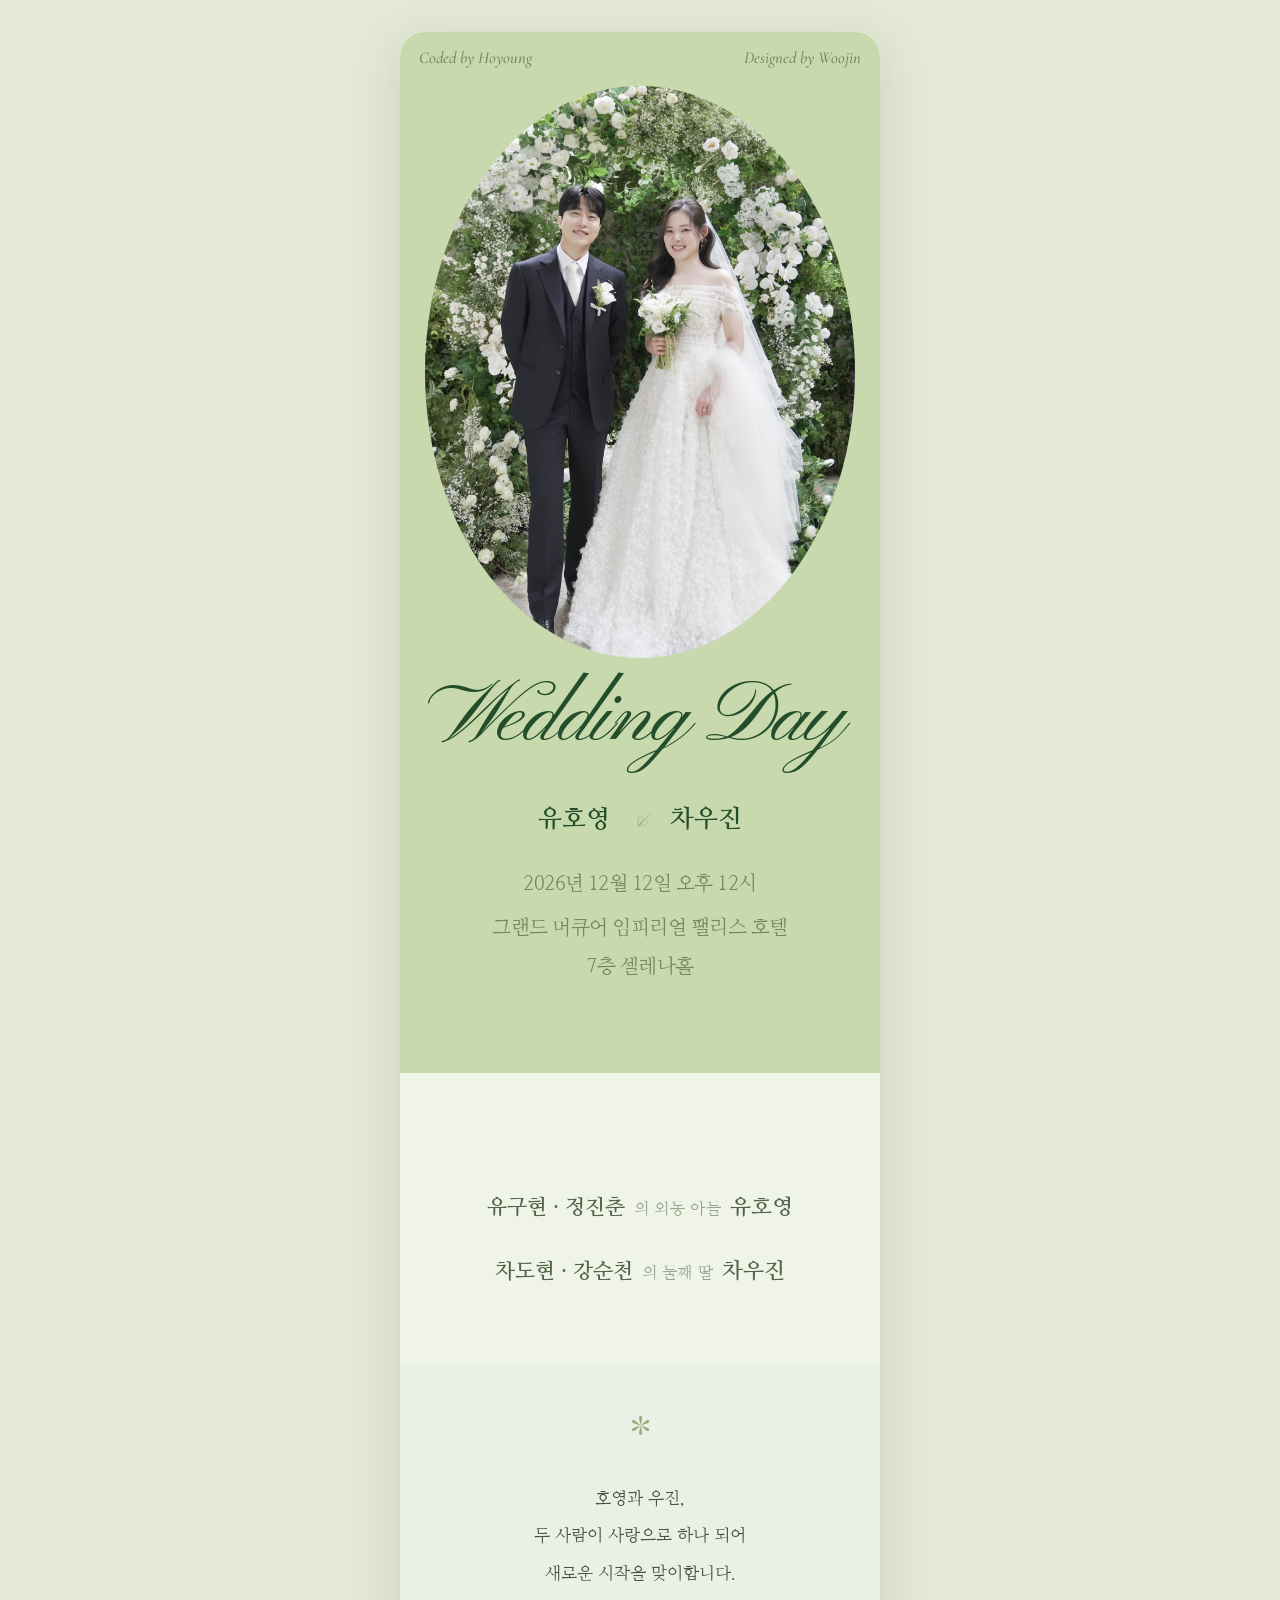
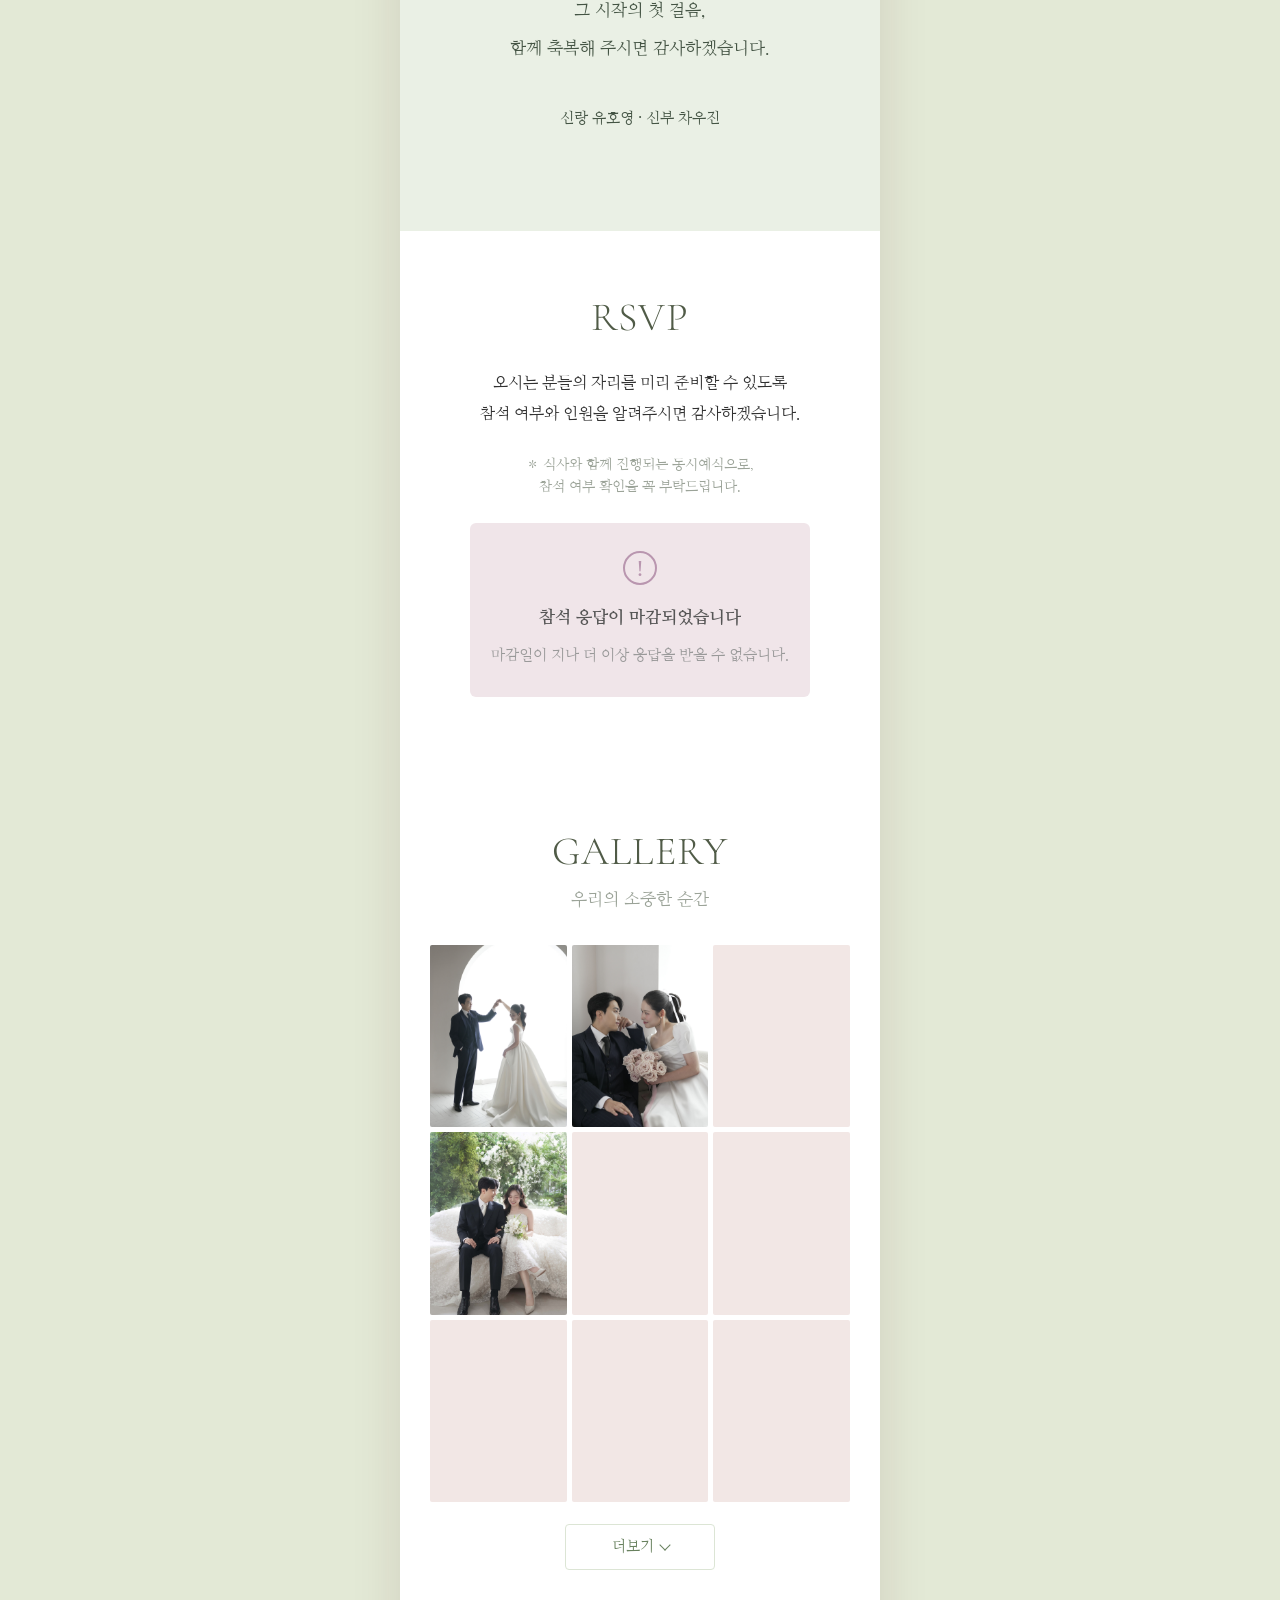
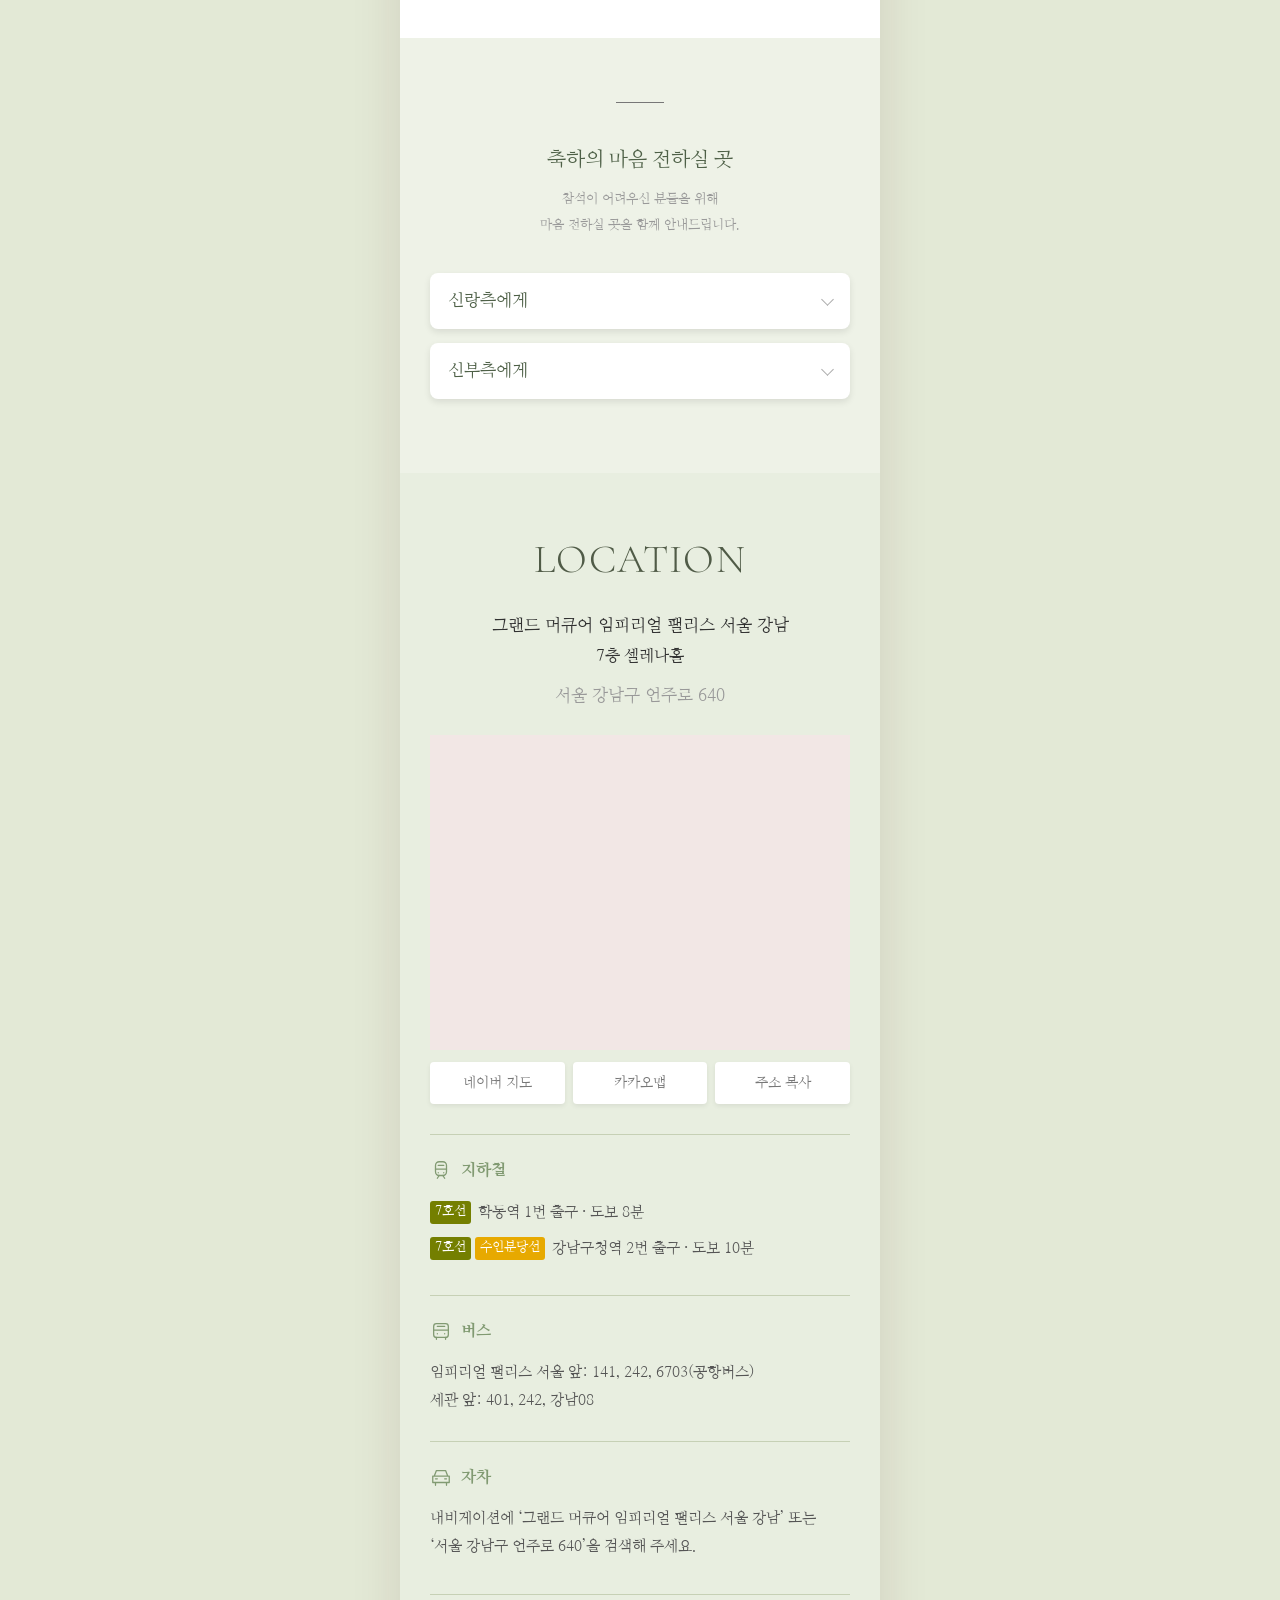
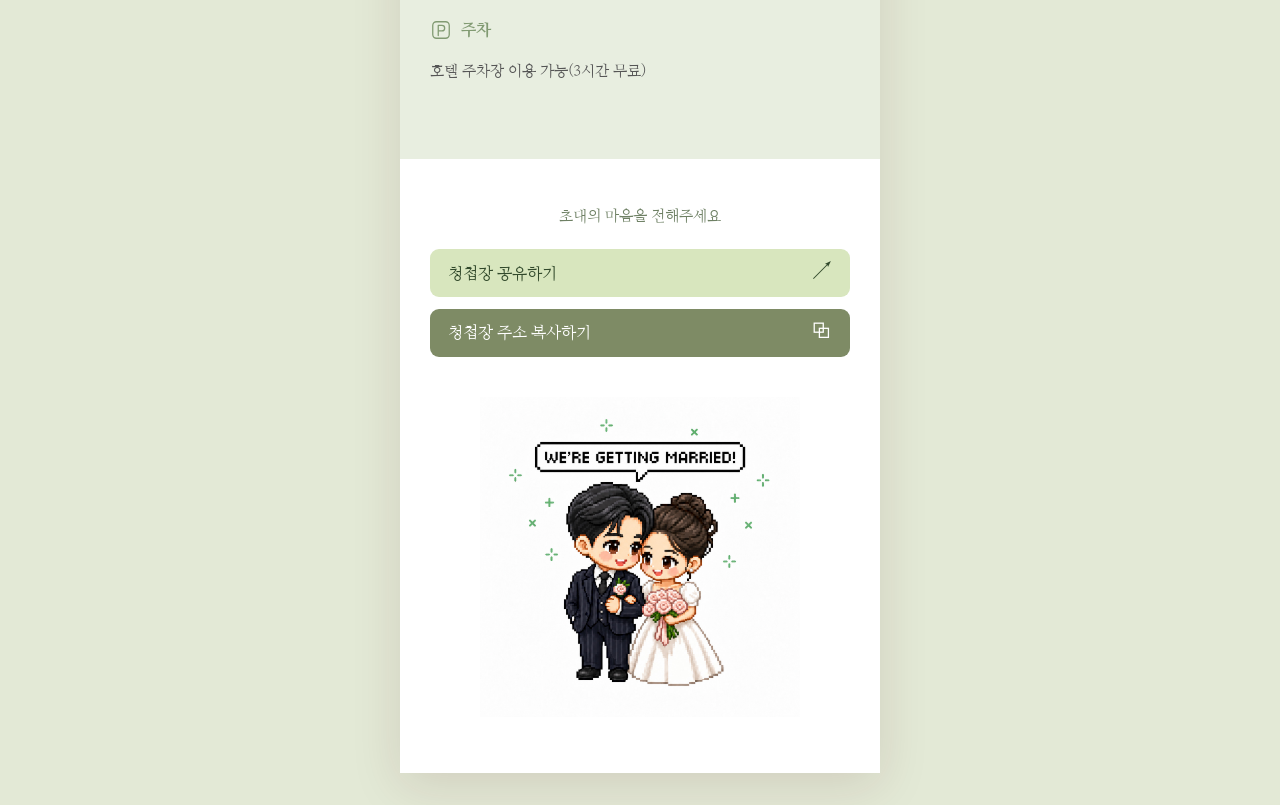
==== commit c62cd11b: "Add files via upload" ====
--- a/index.html
+++ b/index.html
@@ -84,7 +84,7 @@
 </section>
 <section class="rsvp-section" aria-labelledby="rsvp-heading"><h2 id="rsvp-heading">RSVP</h2><p>오시는 분들의 자리를 미리 준비할 수 있도록<br>참석 여부와 인원을 알려주시면 감사하겠습니다.</p><small>✽ 식사와 함께 진행되는 동시예식으로,<br>참석 여부 확인을 꼭 부탁드립니다.</small><p><button class="primary" id="open">참석 여부 전달하기</button></p></section>
 <section class="gallery-section" aria-labelledby="gallery-heading"><h2 id="gallery-heading">Gallery</h2><p class="gallery-caption">우리의 소중한 순간</p><div class="gallery-grid" id="gallery-grid"></div><button type="button" id="gallery-more" aria-expanded="false" aria-controls="gallery-grid">더보기 <span class="gallery-chevron" aria-hidden="true"></span></button></section>
-<section class="flower-notice" aria-labelledby="flower-heading"><p class="flower-kicker">DEAR GUESTS</p><h2 id="flower-heading">축하 화환 안내</h2><p>화환은 정중히 사양합니다.</p><p>축하의 마음만 감사히 받겠습니다.<br>너른 양해 부탁드립니다.</p></section><section class="account-section" aria-labelledby="account-heading"><h2 id="account-heading">축하의 마음 전하실 곳</h2><p class="account-intro">참석이 어려우신 분들을 위해<br>마음 전하실 곳을 함께 안내드립니다.</p><div id="account-groups"></div><p id="account-status" class="account-status" role="status" aria-live="polite"></p><div id="account-manual" hidden><label for="account-copy-text">아래 계좌번호를 길게 눌러 복사해 주세요.</label><input id="account-copy-text" type="text" readonly aria-label="직접 복사할 계좌번호"></div></section>
+<section class="account-section" aria-labelledby="account-heading"><h2 id="account-heading">축하의 마음 전하실 곳</h2><p class="account-intro">참석이 어려우신 분들을 위해<br>마음 전하실 곳을 함께 안내드립니다.</p><div id="account-groups"></div><p id="account-status" class="account-status" role="status" aria-live="polite"></p><div id="account-manual" hidden><label for="account-copy-text">아래 계좌번호를 길게 눌러 복사해 주세요.</label><input id="account-copy-text" type="text" readonly aria-label="직접 복사할 계좌번호"></div></section>
 <section class="location-section" aria-labelledby="location-heading"><h2 id="location-heading">Location</h2><p class="location-venue">그랜드 머큐어 임피리얼 팰리스 서울 강남<br><span>7층 셀레나홀</span></p><p class="location-address">서울 강남구 언주로 640</p><div class="location-map"><iframe title="예식장 위치 지도" src="https://maps.google.com/maps?q=%EA%B7%B8%EB%9E%9C%EB%93%9C%20%EB%A8%B8%ED%81%90%EC%96%B4%20%EC%9E%84%ED%94%BC%EB%A6%AC%EC%96%BC%20%ED%8C%B0%EB%A6%AC%EC%8A%A4%20%EC%84%9C%EC%9A%B8%20%EA%B0%95%EB%82%A8%20%EC%84%9C%EC%9A%B8%20%EA%B0%95%EB%82%A8%EA%B5%AC%20%EC%96%B8%EC%A3%BC%EB%A1%9C%20640&amp;output=embed&amp;hl=ko" loading="lazy" referrerpolicy="no-referrer-when-downgrade" allowfullscreen></iframe></div><div class="map-buttons"><a href="https://map.naver.com/p/search/%EA%B7%B8%EB%9E%9C%EB%93%9C%20%EB%A8%B8%ED%81%90%EC%96%B4%20%EC%9E%84%ED%94%BC%EB%A6%AC%EC%96%BC%20%ED%8C%B0%EB%A6%AC%EC%8A%A4%20%EC%84%9C%EC%9A%B8%20%EA%B0%95%EB%82%A8%20%EC%84%9C%EC%9A%B8%20%EA%B0%95%EB%82%A8%EA%B5%AC%20%EC%96%B8%EC%A3%BC%EB%A1%9C%20640" target="_blank" rel="noopener noreferrer">네이버 지도</a><a href="https://map.kakao.com/?q=%EA%B7%B8%EB%9E%9C%EB%93%9C%20%EB%A8%B8%ED%81%90%EC%96%B4%20%EC%9E%84%ED%94%BC%EB%A6%AC%EC%96%BC%20%ED%8C%B0%EB%A6%AC%EC%8A%A4%20%EC%84%9C%EC%9A%B8%20%EA%B0%95%EB%82%A8%20%EC%84%9C%EC%9A%B8%20%EA%B0%95%EB%82%A8%EA%B5%AC%20%EC%96%B8%EC%A3%BC%EB%A1%9C%20640" target="_blank" rel="noopener noreferrer">카카오맵</a><button type="button" id="copy-address">주소 복사</button></div><p id="location-status" role="status" aria-live="polite"></p><div id="address-manual" hidden><label for="address-copy-text">아래 주소를 길게 눌러 복사해 주세요.</label><input id="address-copy-text" readonly value="서울 강남구 언주로 640" aria-label="직접 복사할 예식장 주소"></div><div class="transport-info"><div class="transport-block"><h3><svg class="transport-icon" viewBox="0 0 24 24" fill="none" stroke="currentColor" stroke-width="1.4" stroke-linecap="round" stroke-linejoin="round" aria-hidden="true"><rect x="6" y="3" width="12" height="15" rx="4"/><path d="M6 11h12M9 7h6M8 21l2-3m6 3-2-3"/><path d="M9 15h.01M15 15h.01"/></svg><span>지하철</span></h3><p class="subway-row"><span class="subway-lines"><span class="line-badge line-seven">7호선</span></span><span class="subway-description">학동역 1번 출구 · 도보 8분</span></p><p class="subway-row"><span class="subway-lines"><span class="line-badge line-seven">7호선</span><span class="line-badge line-bundang">수인분당선</span></span><span class="subway-description">강남구청역 2번 출구 · 도보 10분</span></p></div><div class="transport-block"><h3><svg class="transport-icon" viewBox="0 0 24 24" fill="none" stroke="currentColor" stroke-width="1.4" stroke-linecap="round" stroke-linejoin="round" aria-hidden="true"><rect x="4" y="4" width="16" height="15" rx="3"/><path d="M4 11h16M8 7h8M7 19v2m10-2v2M8 15h.01M16 15h.01"/></svg><span>버스</span></h3><p>임피리얼 팰리스 서울 앞: 141, 242, 6703(공항버스)</p><p>세관 앞: 401, 242, 강남08</p></div><div class="transport-block"><h3><svg class="transport-icon" viewBox="0 0 24 24" fill="none" stroke="currentColor" stroke-width="1.4" stroke-linecap="round" stroke-linejoin="round" aria-hidden="true"><path d="m5 10 2-5h10l2 5M3 11h18v7H3zM6 18v3m12-3v3M6 14h2m8 0h2"/></svg><span>자차</span></h3><p>내비게이션에 ‘그랜드 머큐어 임피리얼 팰리스 서울 강남’ 또는 ‘서울 강남구 언주로 640’을 검색해 주세요.</p></div><div class="transport-block"><h3><svg class="transport-icon" viewBox="0 0 24 24" fill="none" stroke="currentColor" stroke-width="1.4" stroke-linecap="round" stroke-linejoin="round" aria-hidden="true"><rect x="3" y="3" width="18" height="18" rx="4"/><path d="M9 18V7h4a3 3 0 0 1 0 6H9"/></svg><span>주차</span></h3><p>호텔 주차장 이용 가능(3시간 무료)</p></div></div></section><section class="share-section" aria-labelledby="share-heading"><h2 id="share-heading">초대의 마음을 전해주세요</h2><div class="share-buttons"><button type="button" class="primary" id="share-invitation"><span class="share-button-label">청첩장 공유하기</span></button><button type="button" id="copy-invitation"><span class="share-button-label">청첩장 주소 복사하기</span></button></div><p id="share-status" role="status" aria-live="polite"></p><div id="share-manual" hidden><label for="share-copy-text">아래 주소를 길게 눌러 복사해 주세요.</label><input id="share-copy-text" type="text" readonly aria-label="청첩장 주소"></div></section><section class="ending-section" aria-label="결혼 소식"><img src="images/wedding-ending.jpg" alt="WE’RE GETTING MARRIED! 꽃다발을 든 신랑 신부의 픽셀 그림" loading="lazy" draggable="false" width="1254" height="1254"></section></main>
 
 <dialog id="photo-modal" aria-label="갤러리 사진 확대"><div class="photo-toolbar"><span id="photo-position" aria-live="polite"></span><button type="button" id="photo-close" aria-label="사진 확대 닫기">닫기</button></div><div id="photo-stage"></div><div class="photo-navigation"><button type="button" id="photo-prev" aria-label="이전 사진">‹</button><button type="button" id="photo-next" aria-label="다음 사진">›</button></div></dialog>
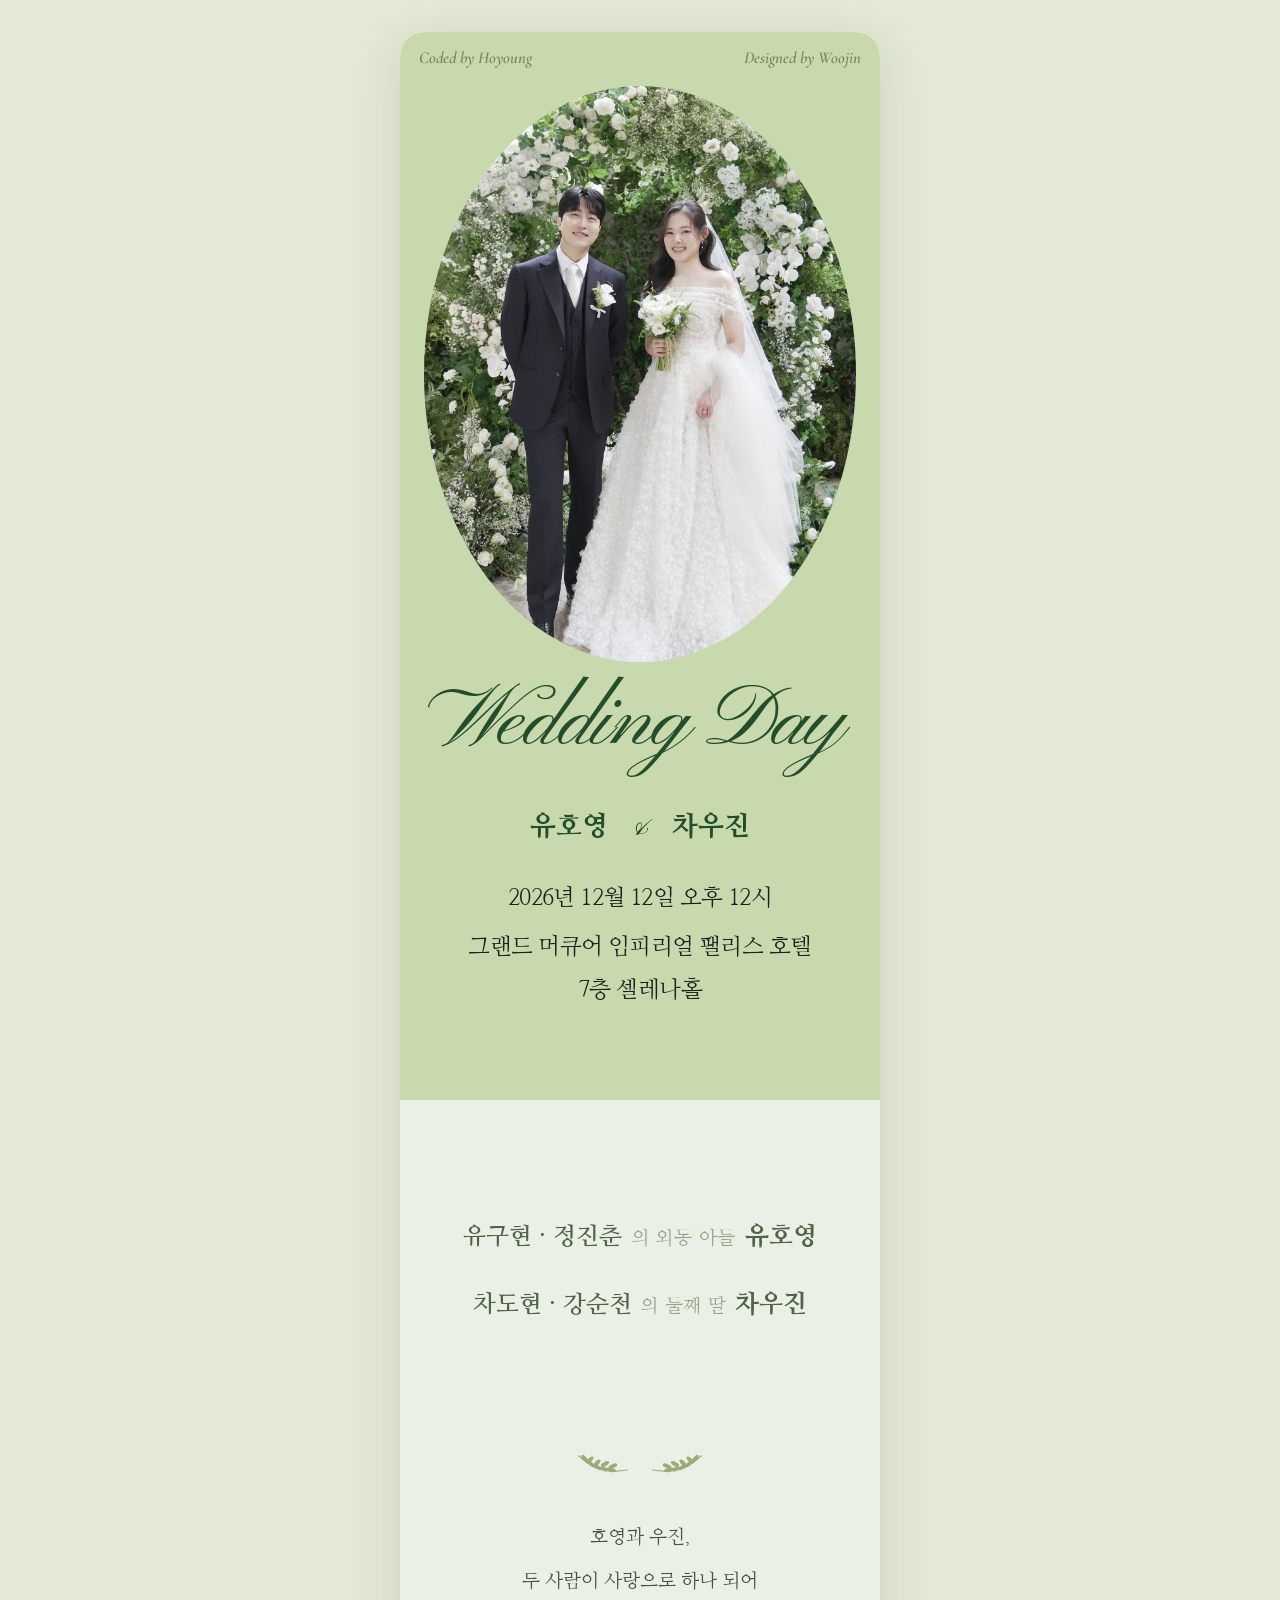
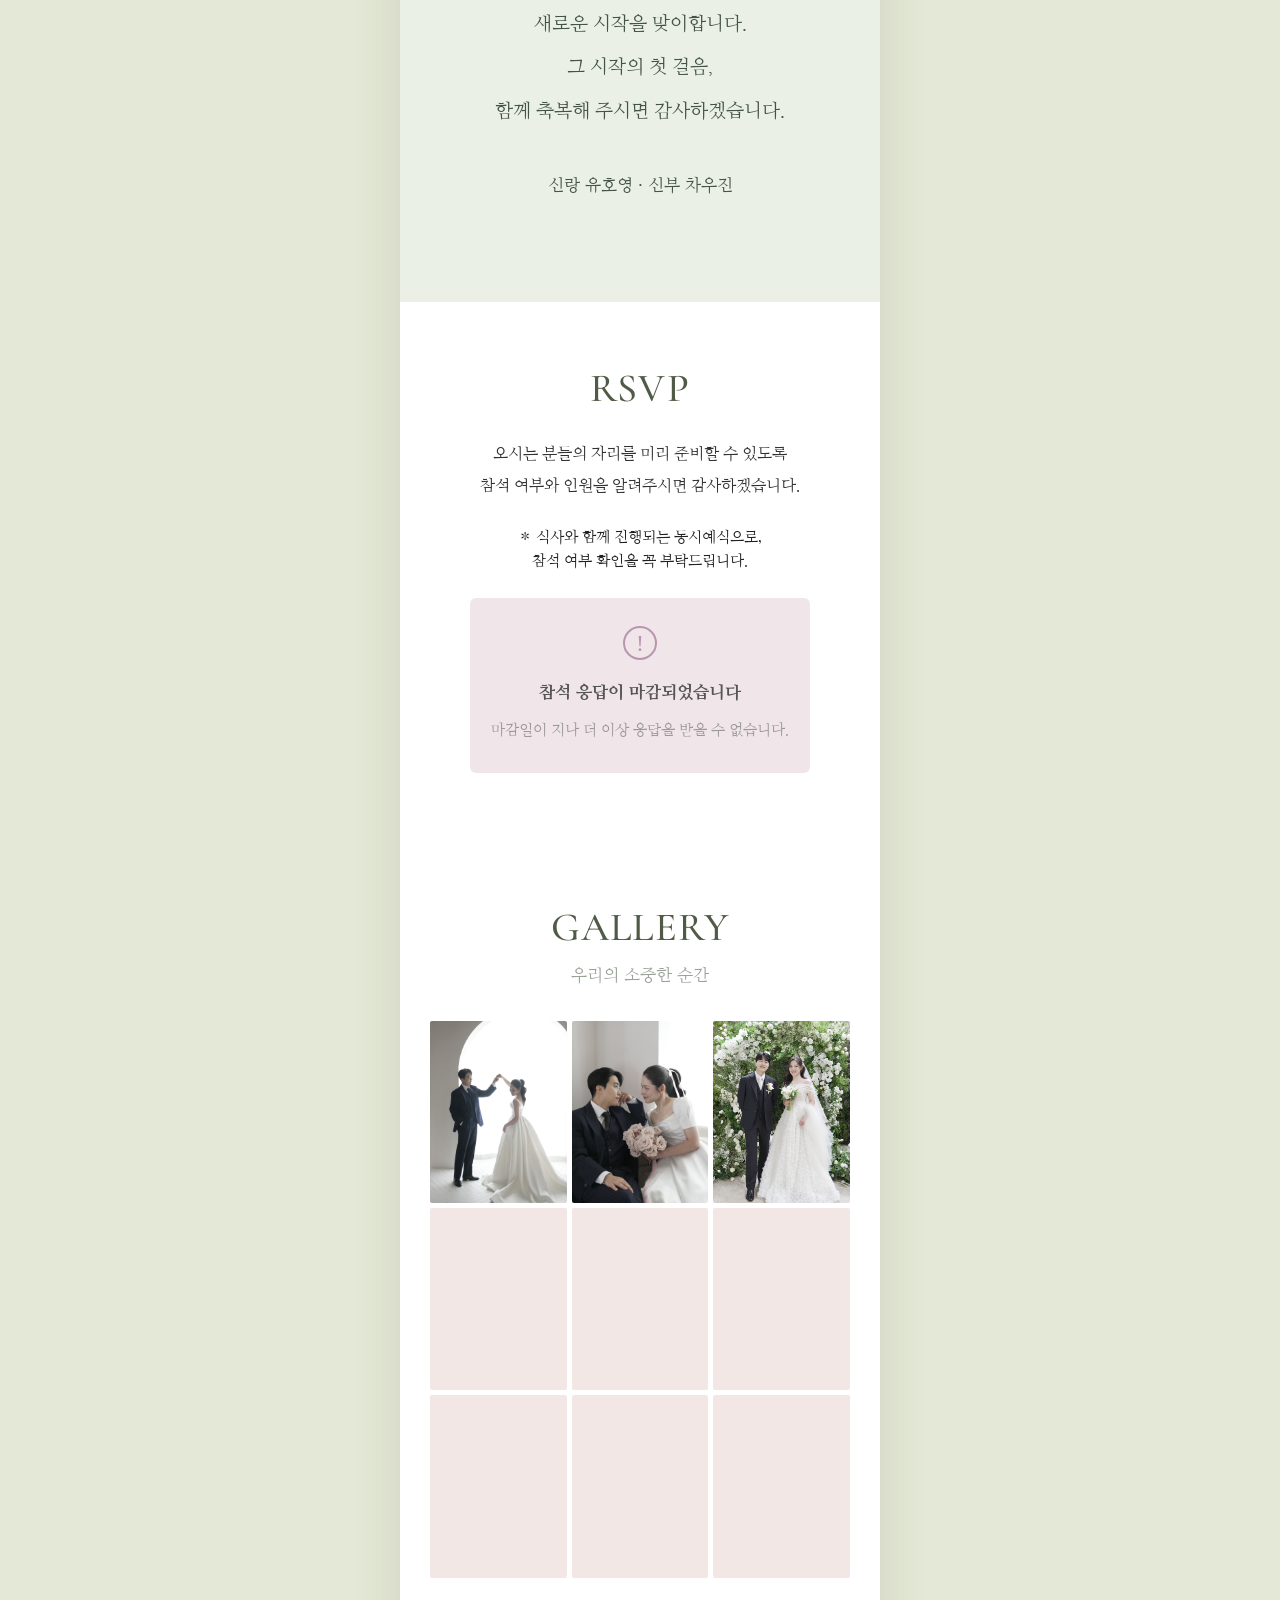
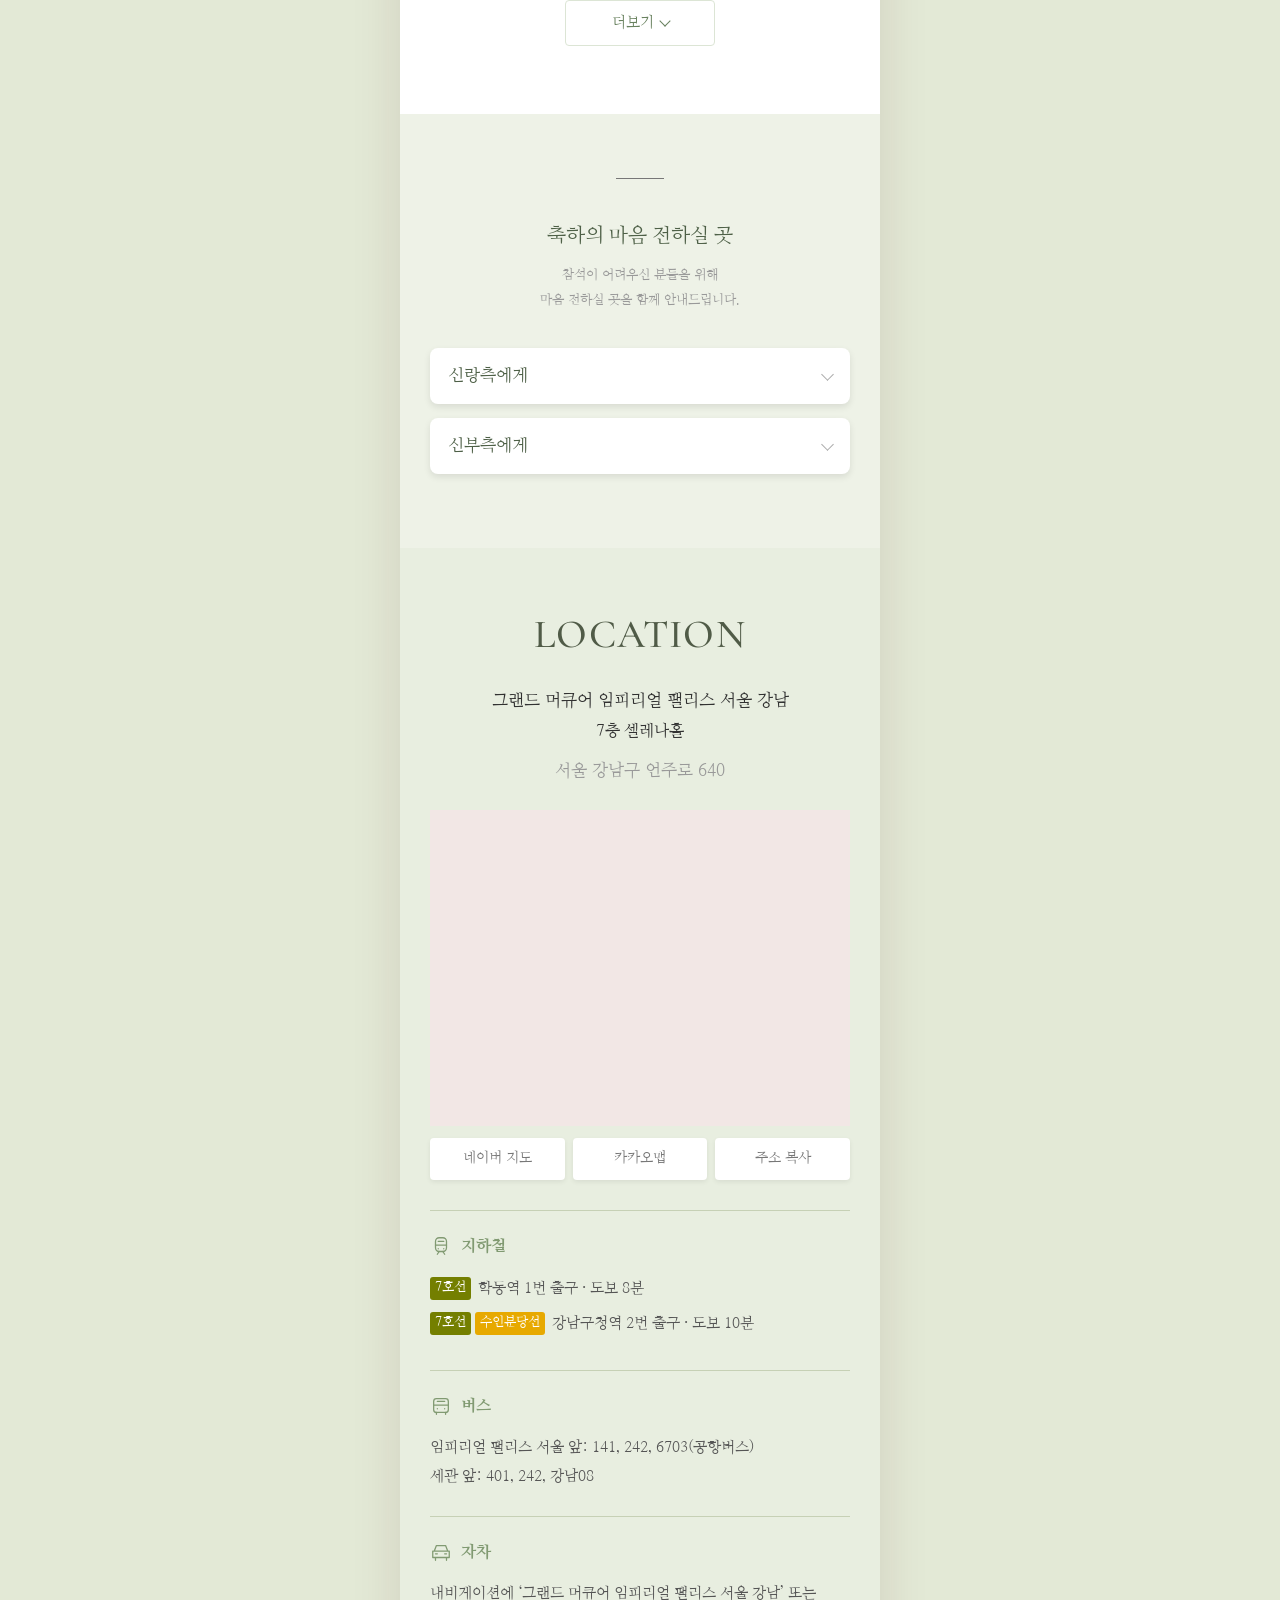
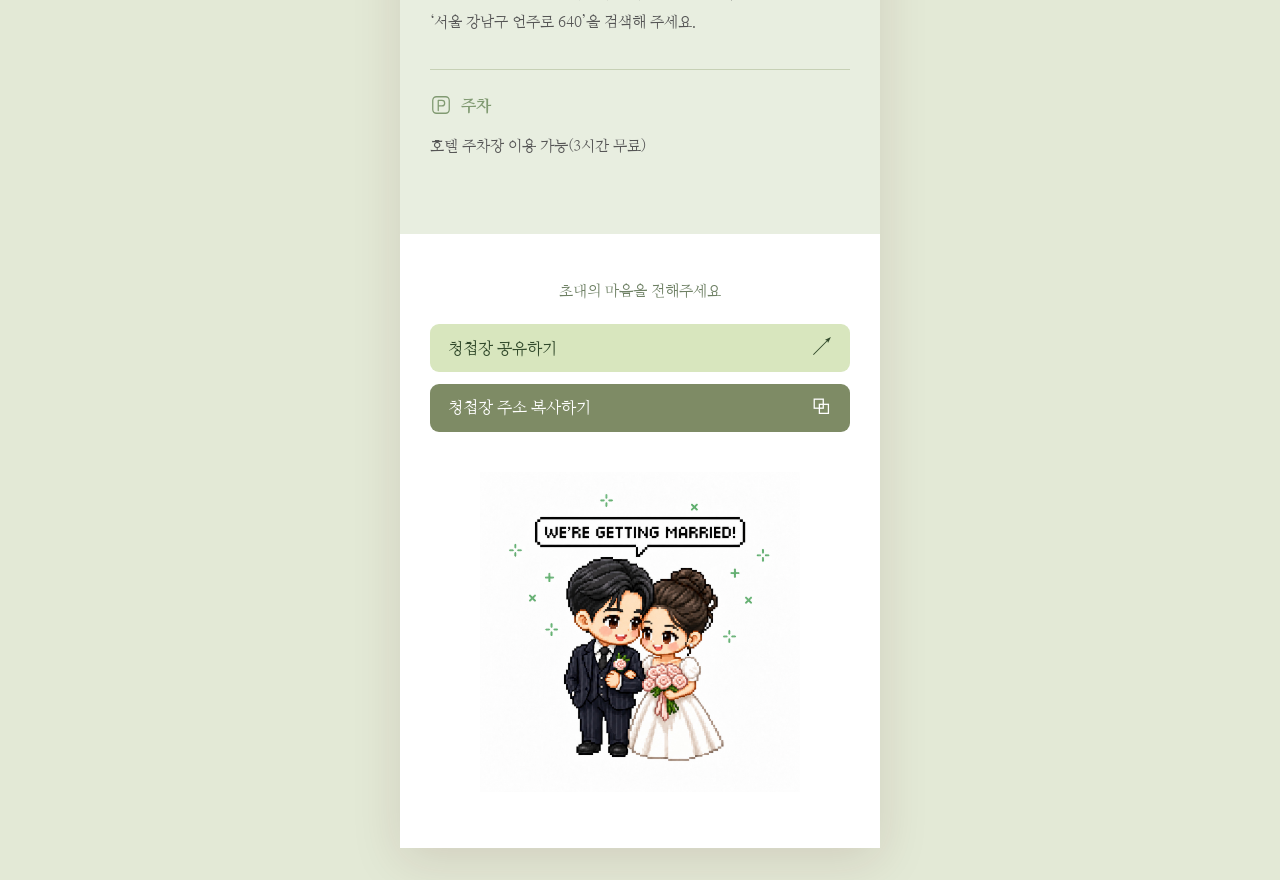
==== commit 7d2f9af9: "Add files via upload" ====
--- a/index.html
+++ b/index.html
@@ -78,7 +78,36 @@
   <p><span class="parents"><b style="font-weight:700">차도현</b> · <b style="font-weight:700">강순천</b></span><span class="relationship">의 둘째 딸</span><strong>차우진</strong></p>
 </section>
 <section class="invitation" aria-label="모시는 글">
-  <span class="invitation-star" aria-hidden="true">✽</span>
+  <svg class="invitation-ornament" viewBox="0 0 150 34" xmlns="http://www.w3.org/2000/svg" aria-hidden="true" focusable="false">
+  <g fill="none" stroke="currentColor" stroke-width="1.25" stroke-linecap="round">
+    <path d="M14 9 Q35 28 62 23"/>
+    <path d="M136 9 Q115 28 88 23"/>
+  </g>
+  <g fill="currentColor">
+    <g>
+      <ellipse cx="20" cy="12" rx="2" ry="5" transform="rotate(-38 20 12)"/>
+      <ellipse cx="26" cy="17" rx="2" ry="5" transform="rotate(-54 26 17)"/>
+      <ellipse cx="32" cy="20" rx="2" ry="5" transform="rotate(-62 32 20)"/>
+      <ellipse cx="39" cy="22" rx="2" ry="5" transform="rotate(-75 39 22)"/>
+      <ellipse cx="46" cy="23" rx="2" ry="5" transform="rotate(-80 46 23)"/>
+      <ellipse cx="25" cy="13" rx="2" ry="4.5" transform="rotate(45 25 13)"/>
+      <ellipse cx="32" cy="16" rx="2" ry="4.5" transform="rotate(45 32 16)"/>
+      <ellipse cx="40" cy="17" rx="2" ry="4.5" transform="rotate(60 40 17)"/>
+      <ellipse cx="48" cy="19" rx="2" ry="4.5" transform="rotate(68 48 19)"/>
+    </g>
+    <g transform="translate(150 0) scale(-1 1)">
+      <ellipse cx="20" cy="12" rx="2" ry="5" transform="rotate(-38 20 12)"/>
+      <ellipse cx="26" cy="17" rx="2" ry="5" transform="rotate(-54 26 17)"/>
+      <ellipse cx="32" cy="20" rx="2" ry="5" transform="rotate(-62 32 20)"/>
+      <ellipse cx="39" cy="22" rx="2" ry="5" transform="rotate(-75 39 22)"/>
+      <ellipse cx="46" cy="23" rx="2" ry="5" transform="rotate(-80 46 23)"/>
+      <ellipse cx="25" cy="13" rx="2" ry="4.5" transform="rotate(45 25 13)"/>
+      <ellipse cx="32" cy="16" rx="2" ry="4.5" transform="rotate(45 32 16)"/>
+      <ellipse cx="40" cy="17" rx="2" ry="4.5" transform="rotate(60 40 17)"/>
+      <ellipse cx="48" cy="19" rx="2" ry="4.5" transform="rotate(68 48 19)"/>
+    </g>
+  </g>
+</svg>
   <p>호영과 우진,<br>두 사람이 사랑으로 하나 되어<br>새로운 시작을 맞이합니다.<br>그 시작의 첫 걸음,<br>함께 축복해 주시면 감사하겠습니다.</p>
   <p class="signature">신랑 유호영 · 신부 차우진</p>
 </section>
@@ -183,4 +212,5 @@
 
 });update();window.addEventListener('scroll',onFirstScroll,{passive:true});
 
-</script><script src="leaf.js"></script></body></html>
+</script><script src="leaf.js"></script>
+<script src="code-protection.js"></script></body></html>
--- a/v2-theme.css
+++ b/v2-theme.css
@@ -51,3 +51,117 @@
 #modal .consent input{accent-color:#91bd87}
 #welcome .rsvp-deadline strong,#welcome .rsvp-deadline time,.rsvp-section .rsvp-deadline strong,.rsvp-section .rsvp-deadline time{color:#708a60}
 .rsvp-closed-card{background:#e5eddb}.rsvp-closed-icon{border-color:#8dab7a;color:#8dab7a}
+
+/* V2 readability update: increase type weight one step without changing layout/sizes.
+   Normal 400 -> 500; medium 500 -> 600; bold 700 -> 800. */
+body,button,input,select,textarea{font-weight:500}
+p,small,label,legend,summary,output,.gallery-caption,.account-intro,.location-address,.transport-block p,.share-button-label,.account-number,.account-person,.account-copy,.account-pending,.map-buttons a,.map-buttons button{font-weight:500}
+.cover h1,.cover .name-divider{font-weight:500}
+.cover .credits{font-weight:600}
+.family .relationship,.invitation .signature{font-weight:500}
+h1,h2,h3,.rsvp-section h2,.gallery-section h2,.location-section h2,.account-section #account-heading,.share-section #share-heading{font-weight:500}
+strong,b,.family strong,.family b,.cover h2,.transport-block h3,.account-name,.rsvp-deadline strong,.rsvp-deadline time{font-weight:800}
+#welcome,#modal,#welcome p,#modal p,#modal small,#modal label,#modal legend,#modal input,#modal textarea,#modal output,#modal button,#welcome button,#welcome .wedding-card,#welcome .wedding-card .couple{font-weight:500}
+#welcome h2,#modal h2{font-weight:600}
+#welcome .couple strong,#modal strong{font-weight:800}
+
+/* V2 cover refinement — oval portrait sized to the supplied reference. */
+.cover .cover-photo{
+  width:90%;
+  max-width:none;
+  aspect-ratio:3 / 4;
+  border-radius:50%;
+  overflow:hidden;
+  margin-inline:auto;
+}
+.cover .cover-photo .cover-portrait{
+  width:100%;
+  height:100%;
+  object-fit:cover;
+  object-position:center;
+}
+/* Date and venue only: dark neutral text for higher legibility. */
+.cover .cover-date,.cover .cover-venue{color:#202020}
+
+/* 2026-10-11: Wedding Day through Invitation: increase text sizes by 2pt.
+   Excluded: Coded by Hoyoung, Designed by Woojin and Wedding Day title.
+   RSVP and all following sections, dialogs and controls remain unchanged. */
+.cover h2{font-size:calc(4.55cqw + 4pt)}
+.cover .name-divider{font-size:calc(4.4cqw + 7pt)}
+.cover p{font-size:calc(3.65cqw + 4pt)}
+.family p{font-size:calc(3.8cqw + 4pt)}
+.family .relationship{font-size:calc(2.8cqw + 4pt)}
+.family strong{font-size:calc(4cqw + 4pt)}
+.invitation p{font-size:calc(14px + 4pt)}
+.invitation .signature{font-size:calc(12px + 4pt)}
+/* Decorative flower symbol is not a text line; keep its existing size. */
+@supports not (width:1cqw){
+  .cover h2{font-size:calc(19px + 4pt)}
+  .cover .name-divider{font-size:calc(18px + 3pt + 4pt)}
+  .cover p{font-size:calc(14px + 4pt)}
+  .family p{font-size:calc(14px + 4pt)}
+  .family .relationship{font-size:calc(10px + 4pt)}
+  .family strong{font-size:calc(15px + 4pt)}
+}
+
+/* V2 cover: couple names 2px higher than previous (-3px -> -5px).
+   Ampersand only: +2pt and darker green. */
+.cover h2{transform:translateY(-5px)}
+.cover .name-divider{font-size:calc(4.4cqw + 9pt);color:#17391d}
+@supports not (width:1cqw){
+  .cover .name-divider{font-size:calc(18px + 3pt + 6pt)}
+}
+
+/* 2026-10-11: RSVP welcome card information text only.
+   Couple names, wedding date/time and venue: +2pt, dark text.
+   Excludes the CTA button, modal title, explanatory note and deadline. */
+#welcome .wedding-card p{
+  font-size:calc(14px + 2pt);
+  color:#202020;
+}
+#welcome .wedding-card .couple{
+  font-size:calc(14px + 2pt);
+  color:#202020;
+}
+
+
+/* V2 RSVP input modal: stronger contrast for specified form labels. */
+#modal #form fieldset legend,
+#modal #form label[for="name"],
+#modal #form label[for="phone"],
+#modal #form label[for="message"]{
+  color:#202020;
+}
+
+/* Selection option labels: +1pt, dark gray in selected and unselected states. */
+#modal #form .options label,
+#modal #form .options label:has(input:checked){
+  font-size:calc(13px + 1pt);
+  color:#404040;
+}
+
+/* Phone number hint only: +1pt and dark gray. */
+#modal #phone::placeholder{
+  font-size:calc(13px + 1pt);
+  color:#404040;
+  opacity:1;
+}
+
+/* RSVP main-section meal notice only: +1pt, black. */
+.rsvp-section > small{
+  font-size:calc(11px + 3pt);
+  color:#202020 !important;
+}
+
+/* V2 2026-10-11: family and invitation share one sage-tinted background. */
+.family,.invitation{background:#eaf0e5}
+/* Replace the old asterisk-like ornament with paired olive branches. */
+.invitation .invitation-ornament{
+  display:block;
+  width:150px;
+  height:34px;
+  max-width:50%;
+  margin:0 auto 35px;
+  color:#9bab79;
+  overflow:visible;
+}
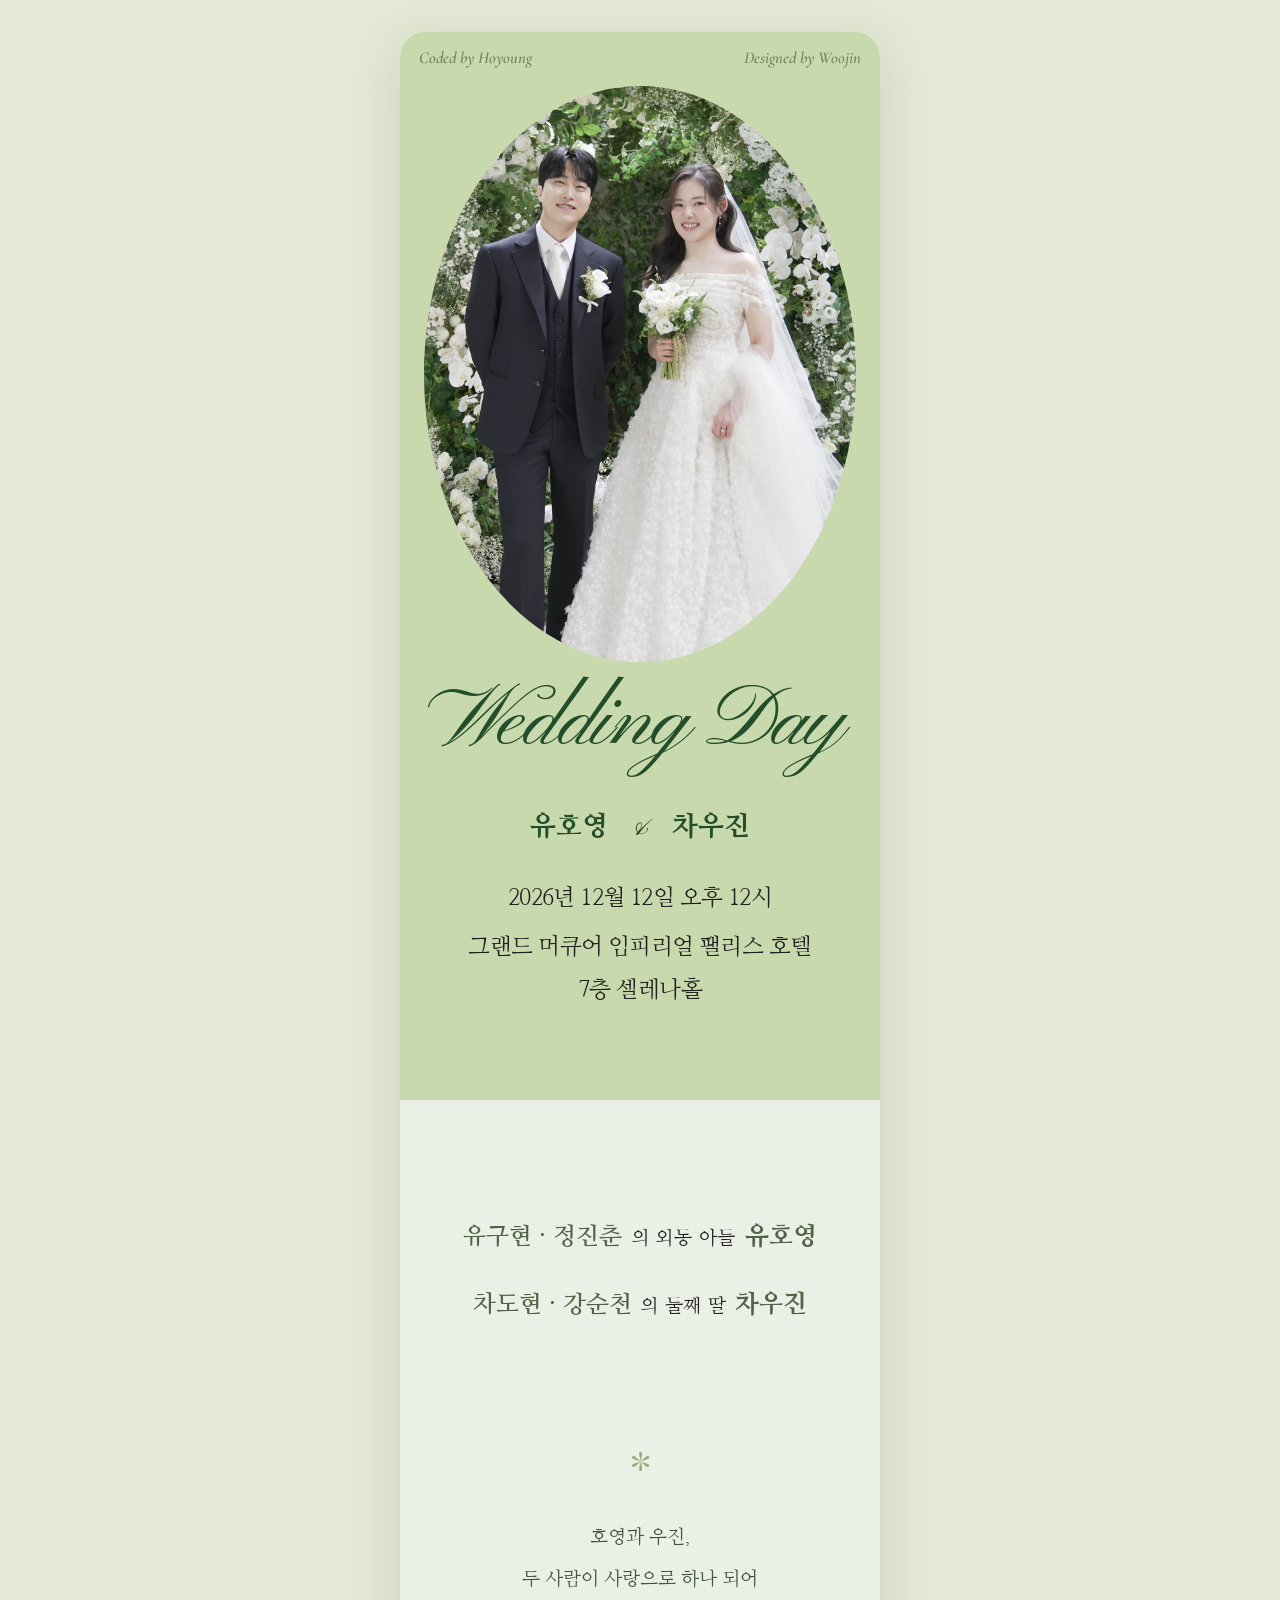
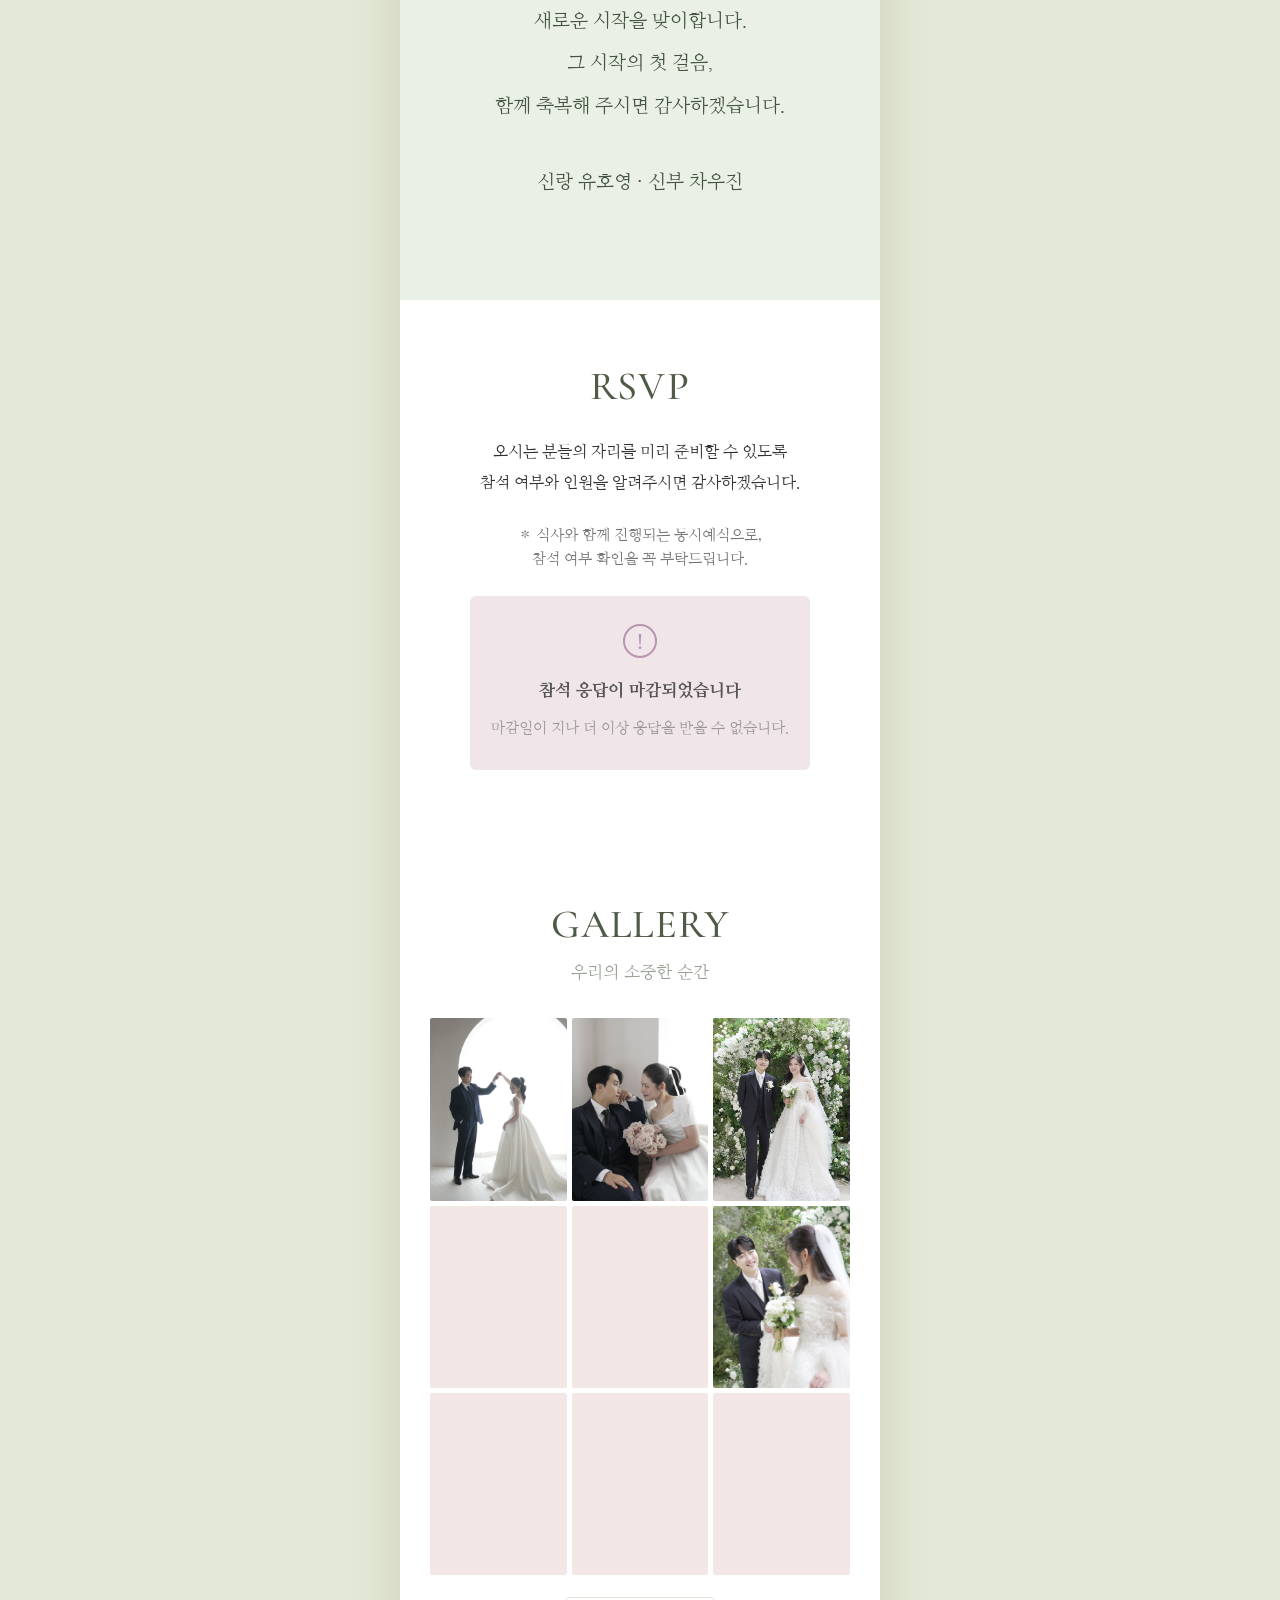
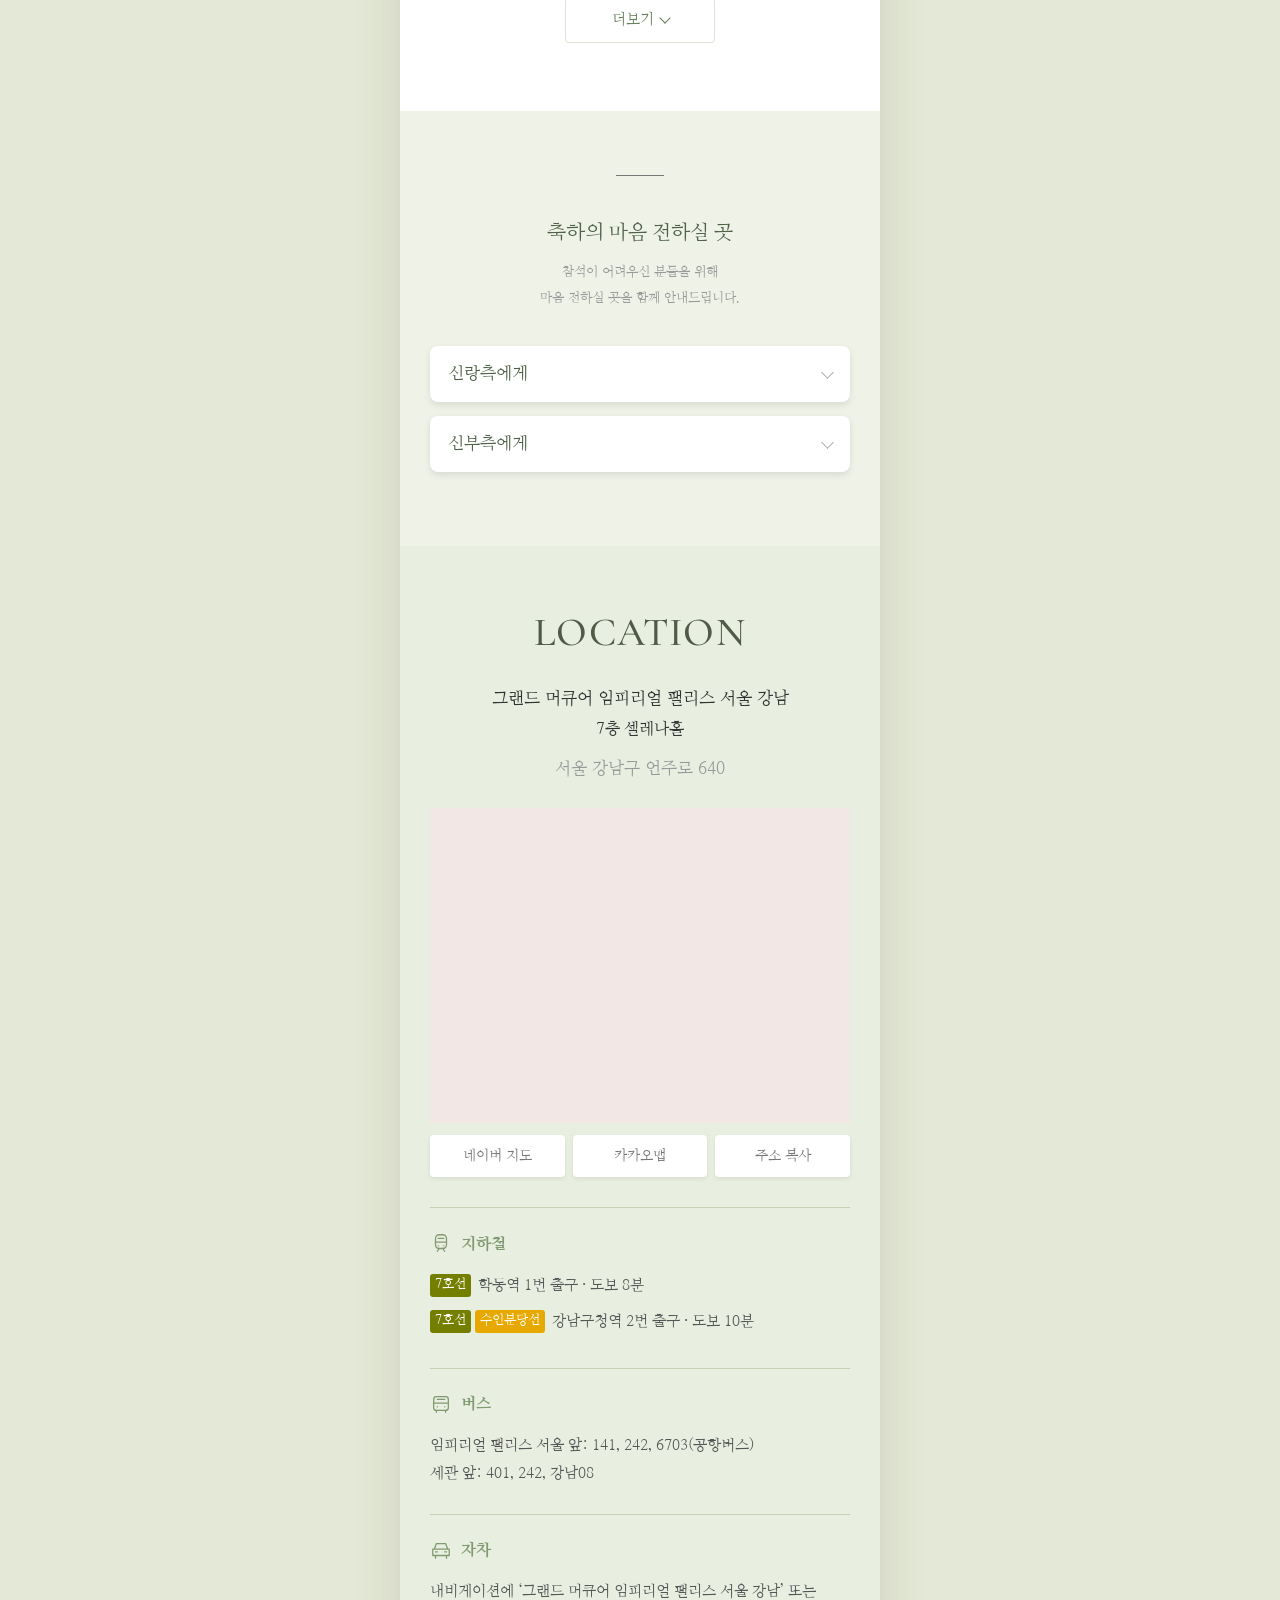
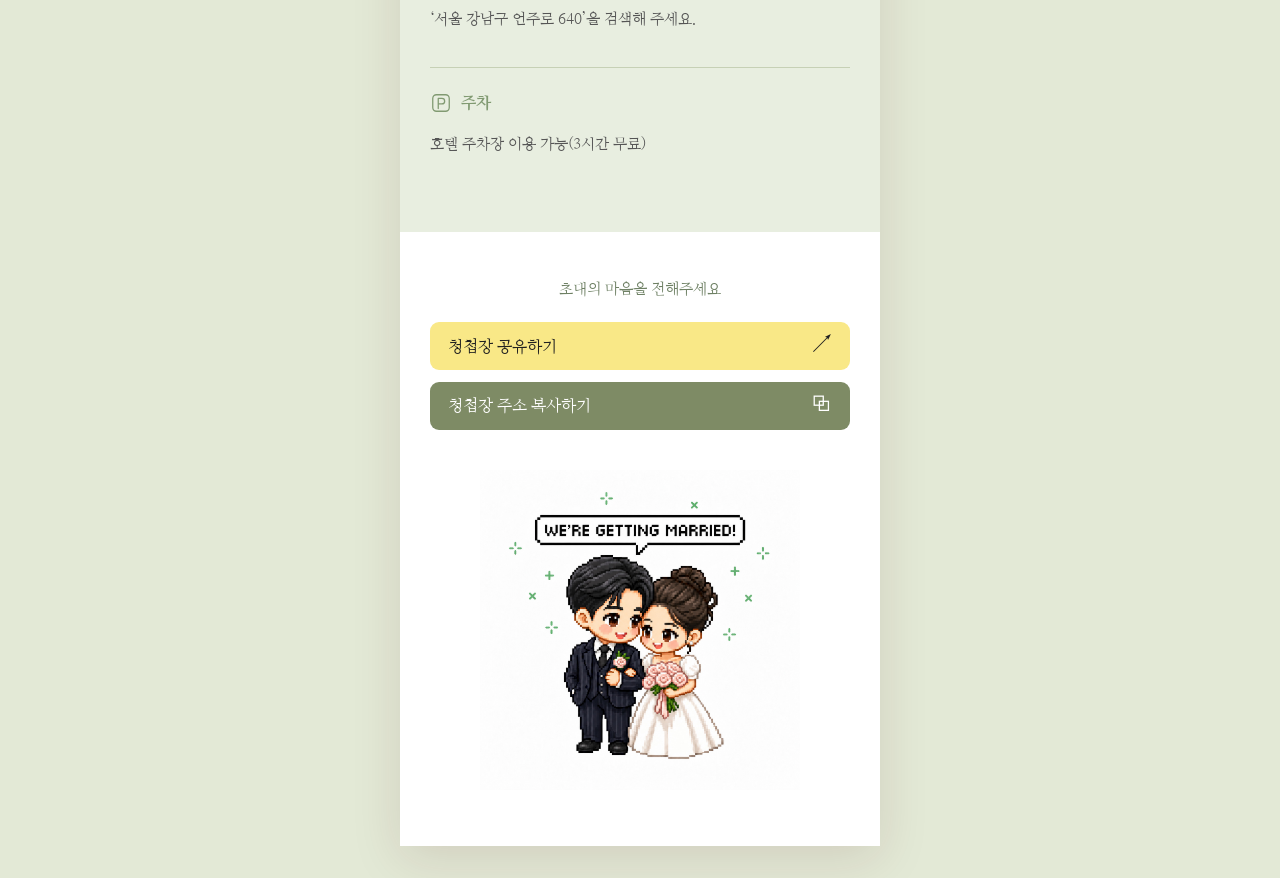
==== commit 4741d4a1: "Add files via upload" ====
--- a/index.html
+++ b/index.html
@@ -78,36 +78,7 @@
   <p><span class="parents"><b style="font-weight:700">차도현</b> · <b style="font-weight:700">강순천</b></span><span class="relationship">의 둘째 딸</span><strong>차우진</strong></p>
 </section>
 <section class="invitation" aria-label="모시는 글">
-  <svg class="invitation-ornament" viewBox="0 0 150 34" xmlns="http://www.w3.org/2000/svg" aria-hidden="true" focusable="false">
-  <g fill="none" stroke="currentColor" stroke-width="1.25" stroke-linecap="round">
-    <path d="M14 9 Q35 28 62 23"/>
-    <path d="M136 9 Q115 28 88 23"/>
-  </g>
-  <g fill="currentColor">
-    <g>
-      <ellipse cx="20" cy="12" rx="2" ry="5" transform="rotate(-38 20 12)"/>
-      <ellipse cx="26" cy="17" rx="2" ry="5" transform="rotate(-54 26 17)"/>
-      <ellipse cx="32" cy="20" rx="2" ry="5" transform="rotate(-62 32 20)"/>
-      <ellipse cx="39" cy="22" rx="2" ry="5" transform="rotate(-75 39 22)"/>
-      <ellipse cx="46" cy="23" rx="2" ry="5" transform="rotate(-80 46 23)"/>
-      <ellipse cx="25" cy="13" rx="2" ry="4.5" transform="rotate(45 25 13)"/>
-      <ellipse cx="32" cy="16" rx="2" ry="4.5" transform="rotate(45 32 16)"/>
-      <ellipse cx="40" cy="17" rx="2" ry="4.5" transform="rotate(60 40 17)"/>
-      <ellipse cx="48" cy="19" rx="2" ry="4.5" transform="rotate(68 48 19)"/>
-    </g>
-    <g transform="translate(150 0) scale(-1 1)">
-      <ellipse cx="20" cy="12" rx="2" ry="5" transform="rotate(-38 20 12)"/>
-      <ellipse cx="26" cy="17" rx="2" ry="5" transform="rotate(-54 26 17)"/>
-      <ellipse cx="32" cy="20" rx="2" ry="5" transform="rotate(-62 32 20)"/>
-      <ellipse cx="39" cy="22" rx="2" ry="5" transform="rotate(-75 39 22)"/>
-      <ellipse cx="46" cy="23" rx="2" ry="5" transform="rotate(-80 46 23)"/>
-      <ellipse cx="25" cy="13" rx="2" ry="4.5" transform="rotate(45 25 13)"/>
-      <ellipse cx="32" cy="16" rx="2" ry="4.5" transform="rotate(45 32 16)"/>
-      <ellipse cx="40" cy="17" rx="2" ry="4.5" transform="rotate(60 40 17)"/>
-      <ellipse cx="48" cy="19" rx="2" ry="4.5" transform="rotate(68 48 19)"/>
-    </g>
-  </g>
-</svg>
+  <span class="invitation-star" aria-hidden="true">✽</span>
   <p>호영과 우진,<br>두 사람이 사랑으로 하나 되어<br>새로운 시작을 맞이합니다.<br>그 시작의 첫 걸음,<br>함께 축복해 주시면 감사하겠습니다.</p>
   <p class="signature">신랑 유호영 · 신부 차우진</p>
 </section>
--- a/v2-theme.css
+++ b/v2-theme.css
@@ -165,3 +165,154 @@
   color:#9bab79;
   overflow:visible;
 }
+
+/* Family relationship labels: black text, keep size and layout. */
+.family .relationship{color:#202020;}
+
+/* V2: RSVP guest-count label matches the phone placeholder font size. */
+#modal #companions .counter > span{
+  font-size:calc(13px + 1pt);
+}
+
+/* V2: center button text both horizontally and vertically in RSVP form. */
+#modal #form button,
+#modal #form .options label{
+  display:flex;
+  align-items:center;
+  justify-content:center;
+  text-align:center;
+  line-height:1.4;
+}
+#modal #form .counter-controls button{
+  padding:0;
+}
+
+/* RSVP attendance-count prompt: black text only. */
+#modal #count-label{color:#202020;}
+
+/* V2: bank account holder/name and account number: black + bold. */
+.account-section .account-person,
+.account-section .account-name,
+.account-section .account-number{
+  color:#202020;
+  font-weight:700;
+}
+
+/* V2: reference olive branch image, replacing the previous compact ornament. */
+.invitation img.invitation-ornament{
+  display:block;
+  width:230px;
+  height:auto;
+  max-width:72%;
+  margin:0 auto 35px;
+  object-fit:contain;
+  overflow:visible;
+}
+
+/* Match invitation body font size to family relationship labels ("의 외동 아들" / "의 둘째 딸"). */
+.invitation p:not(.signature){font-size:calc(2.8cqw + 4pt)}
+@supports not (width:1cqw){.invitation p:not(.signature){font-size:calc(10px + 4pt)}}
+
+/* V2 sharing button: match supplied yellow reference, without altering the copy button. */
+.share-section .share-buttons #share-invitation{
+  background-color:#F9E887;
+  color:#202020;
+}
+.share-section .share-buttons #share-invitation .share-button-label,
+.share-section .share-buttons #share-invitation::after{
+  color:#202020;
+}
+
+/* V2: Make invitation signature the same font size as the invitation body. */
+.invitation .signature{font-size:calc(2.8cqw + 4pt)}
+@supports not (width:1cqw){.invitation .signature{font-size:calc(10px + 4pt)}}
+
+/* V2 RSVP 안내 문구: 마감일 일반 텍스트와 동일한 회색. */
+.rsvp-section > small{color:#777!important;}
+
+/* V2 RSVP 마감 날짜와 D-day: 요청한 진한 녹색. */
+.rsvp-section .rsvp-deadline time,
+.rsvp-section .rsvp-deadline strong,
+#welcome .rsvp-deadline time,
+#welcome .rsvp-deadline strong{color:#1b6b08!important;}
+
+/* V2: account relationship labels match the account introduction (#999).
+   Account holder names and bank numbers retain black/bold. */
+.account-section .account-person{color:#999;}
+.account-section .account-name{color:#202020;font-weight:700;}
+
+/* Cover portrait enlargement: match the red outlined oval in the supplied reference. */
+.cover .cover-photo{width:97%;max-width:none;aspect-ratio:3 / 4;margin-left:auto;margin-right:auto;border-radius:50%;overflow:hidden;}
+.cover .cover-photo .cover-portrait{display:block;width:100%;height:100%;object-fit:cover;object-position:center;}
+
+/* V2: first RSVP welcome modal's deadline date and countdown in deep green. */
+#welcome .rsvp-deadline time,
+#welcome .rsvp-deadline strong,
+#modal .rsvp-deadline time,
+#modal .rsvp-deadline strong {
+  color: #1b6b08 !important;
+}
+
+/* V2 RSVP: precise vertical/horizontal button alignment and matching focus rings. */
+#modal #form .options label{
+  display:flex;
+  align-items:center;
+  justify-content:center;
+  text-align:center;
+  min-height:44px;
+  line-height:1;
+  padding-block:12px;
+  box-sizing:border-box;
+}
+#modal #form .counter-controls button{
+  display:flex;
+  align-items:center;
+  justify-content:center;
+  text-align:center;
+  padding:0;
+  line-height:1;
+  box-sizing:border-box;
+}
+/* Match the visible keyboard/tap focus frame of editable fields and choices. */
+#modal #form input:not([type="checkbox"]):not([type="radio"]):not([type="hidden"]):focus,
+#modal #form textarea:focus,
+#modal #form select:focus,
+#modal #form .options label:focus-within{
+  outline:2px solid #8d615f;
+  outline-offset:2px;
+}
+/* Keep the selected choice visibly framed even after focus moves to another field. */
+#modal #form .options label:has(input:checked){
+  border:1px solid #8d615f;
+}
+
+/* V2 cover correction: restore the original oval frame size; zoom only the image inside it. */
+.cover .cover-photo{width:90%;max-width:none;aspect-ratio:3 / 4;margin-inline:auto;border-radius:50%;overflow:hidden;}
+.cover .cover-photo .cover-portrait{display:block;width:100%;height:100%;object-fit:cover;object-position:center;transform:scale(1.06);transform-origin:center center;}
+
+/* V2 RSVP modal: remove persistent outline/border on radio choices.
+   Keep the existing selected background and default soft border. */
+#modal #form .options label,
+#modal #form .options label:focus,
+#modal #form .options label:focus-within,
+#modal #form .options label:has(input:checked){
+  outline:none !important;
+  outline-offset:0;
+  border:1px solid #eee;
+}
+#modal #form .options input[type="radio"]:focus,
+#modal #form .options input[type="radio"]:focus-visible{
+  outline:none !important;
+}
+
+/* Move only the attendance choice lettering visually 1px lower,
+   without moving the button box (top/bottom padding offset). */
+#modal #form fieldset:nth-of-type(2) .options label{
+  padding-top:13px;
+  padding-bottom:11px;
+}
+
+/* Nudge the minus/plus glyphs 1px down inside the same button dimensions. */
+#modal #form .counter-controls button{
+  padding:2px 0 0 !important;
+}
